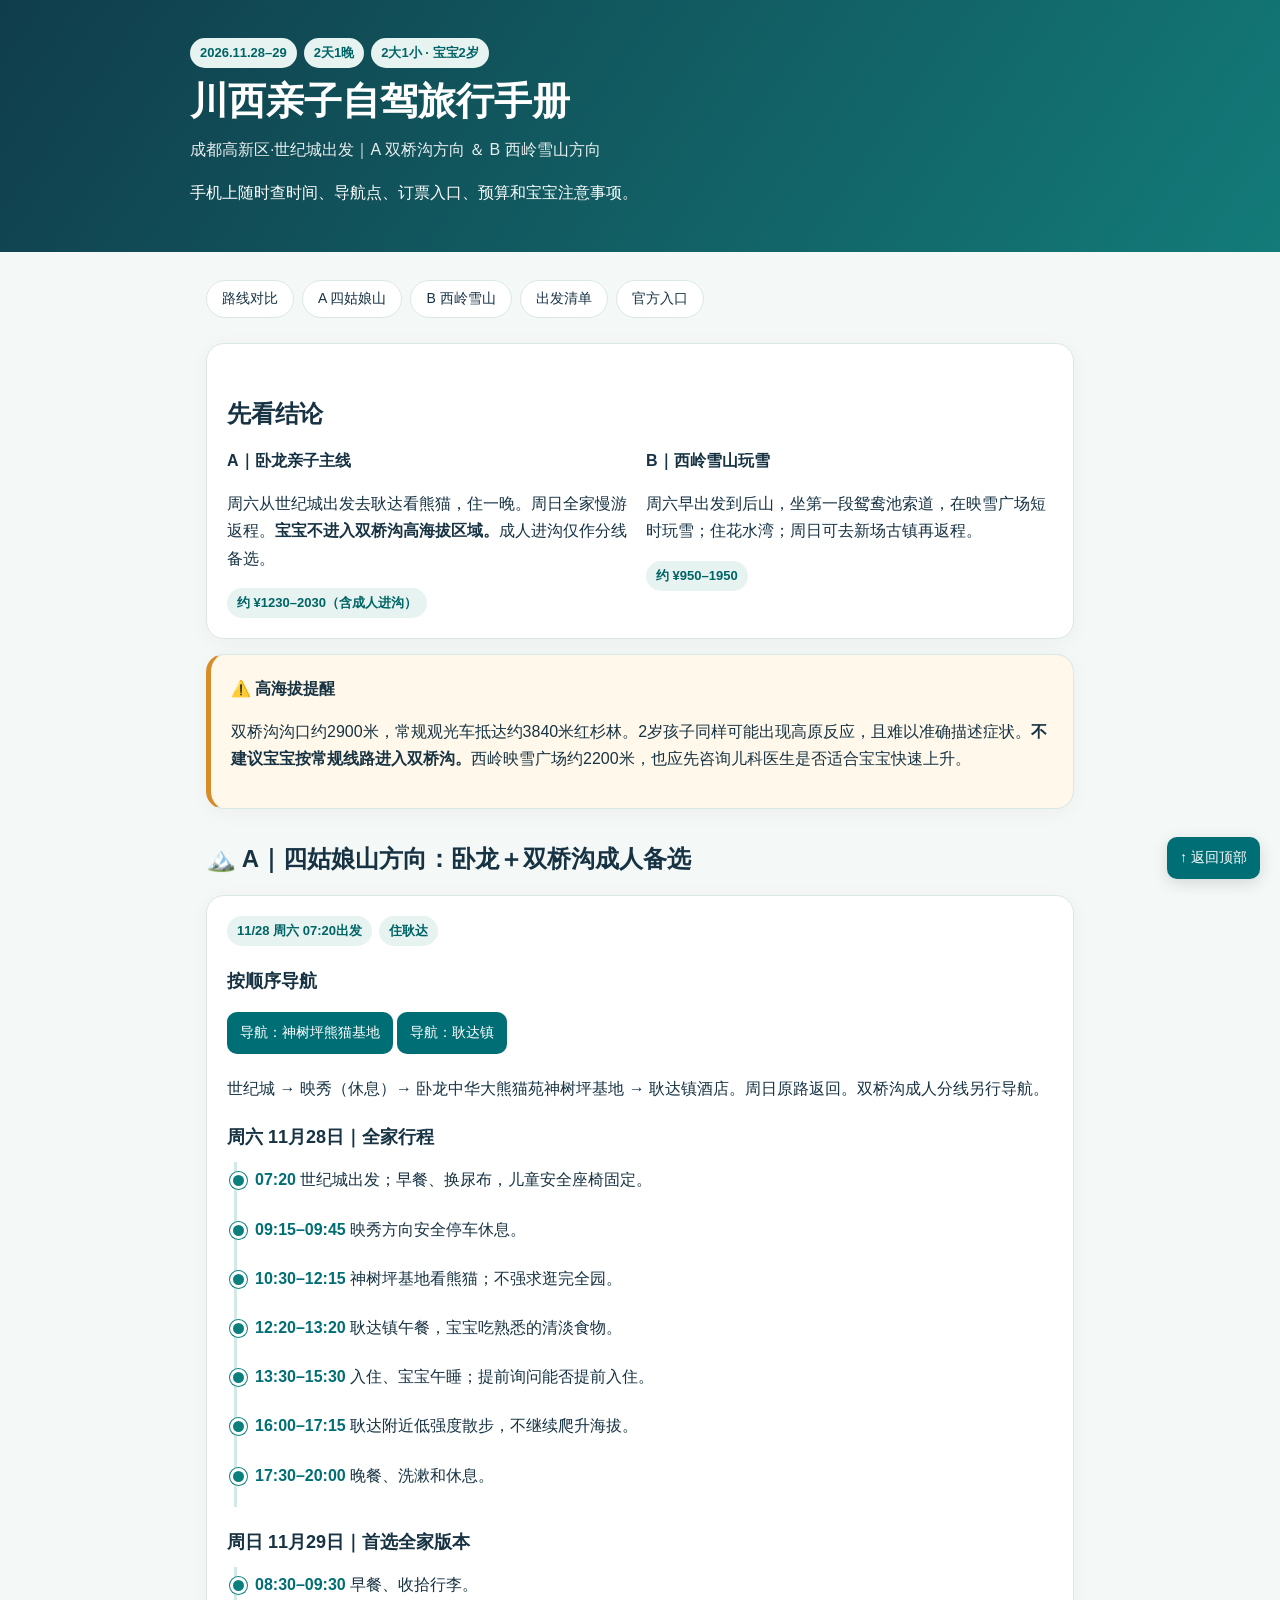
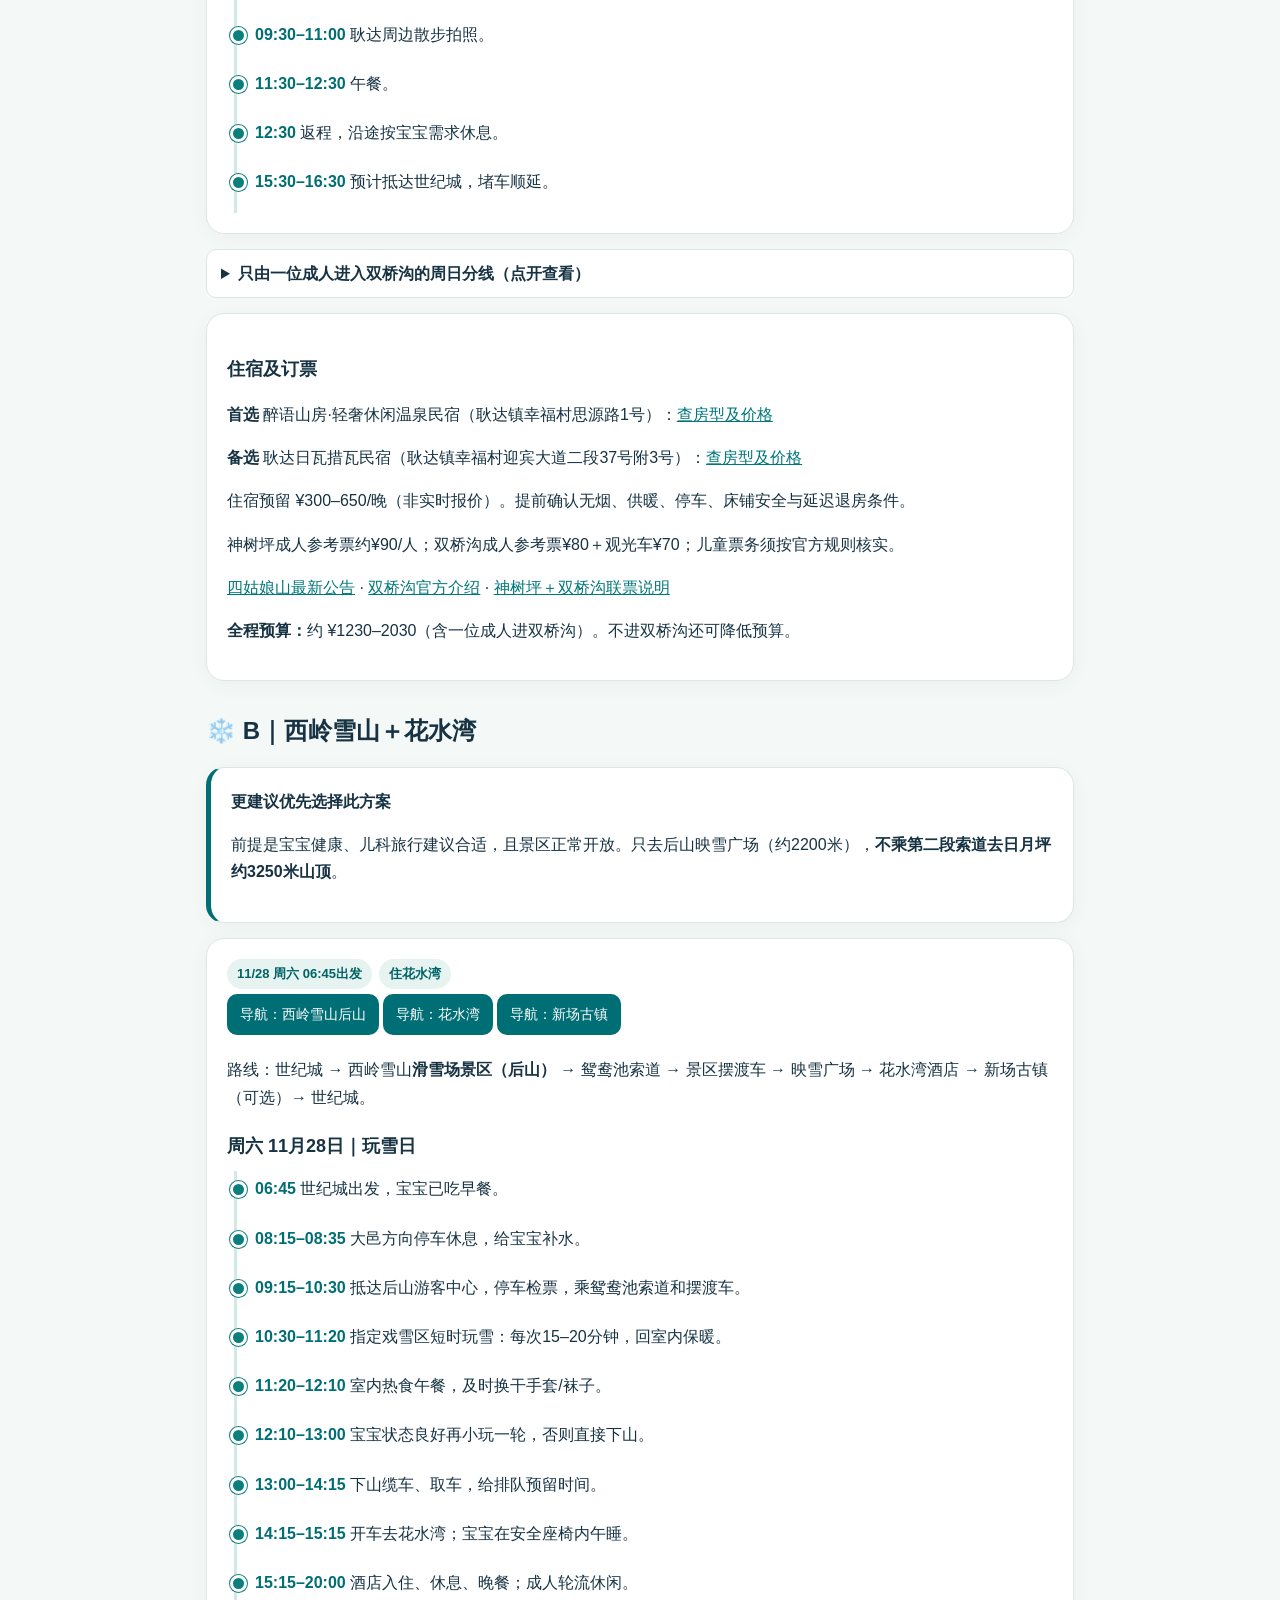
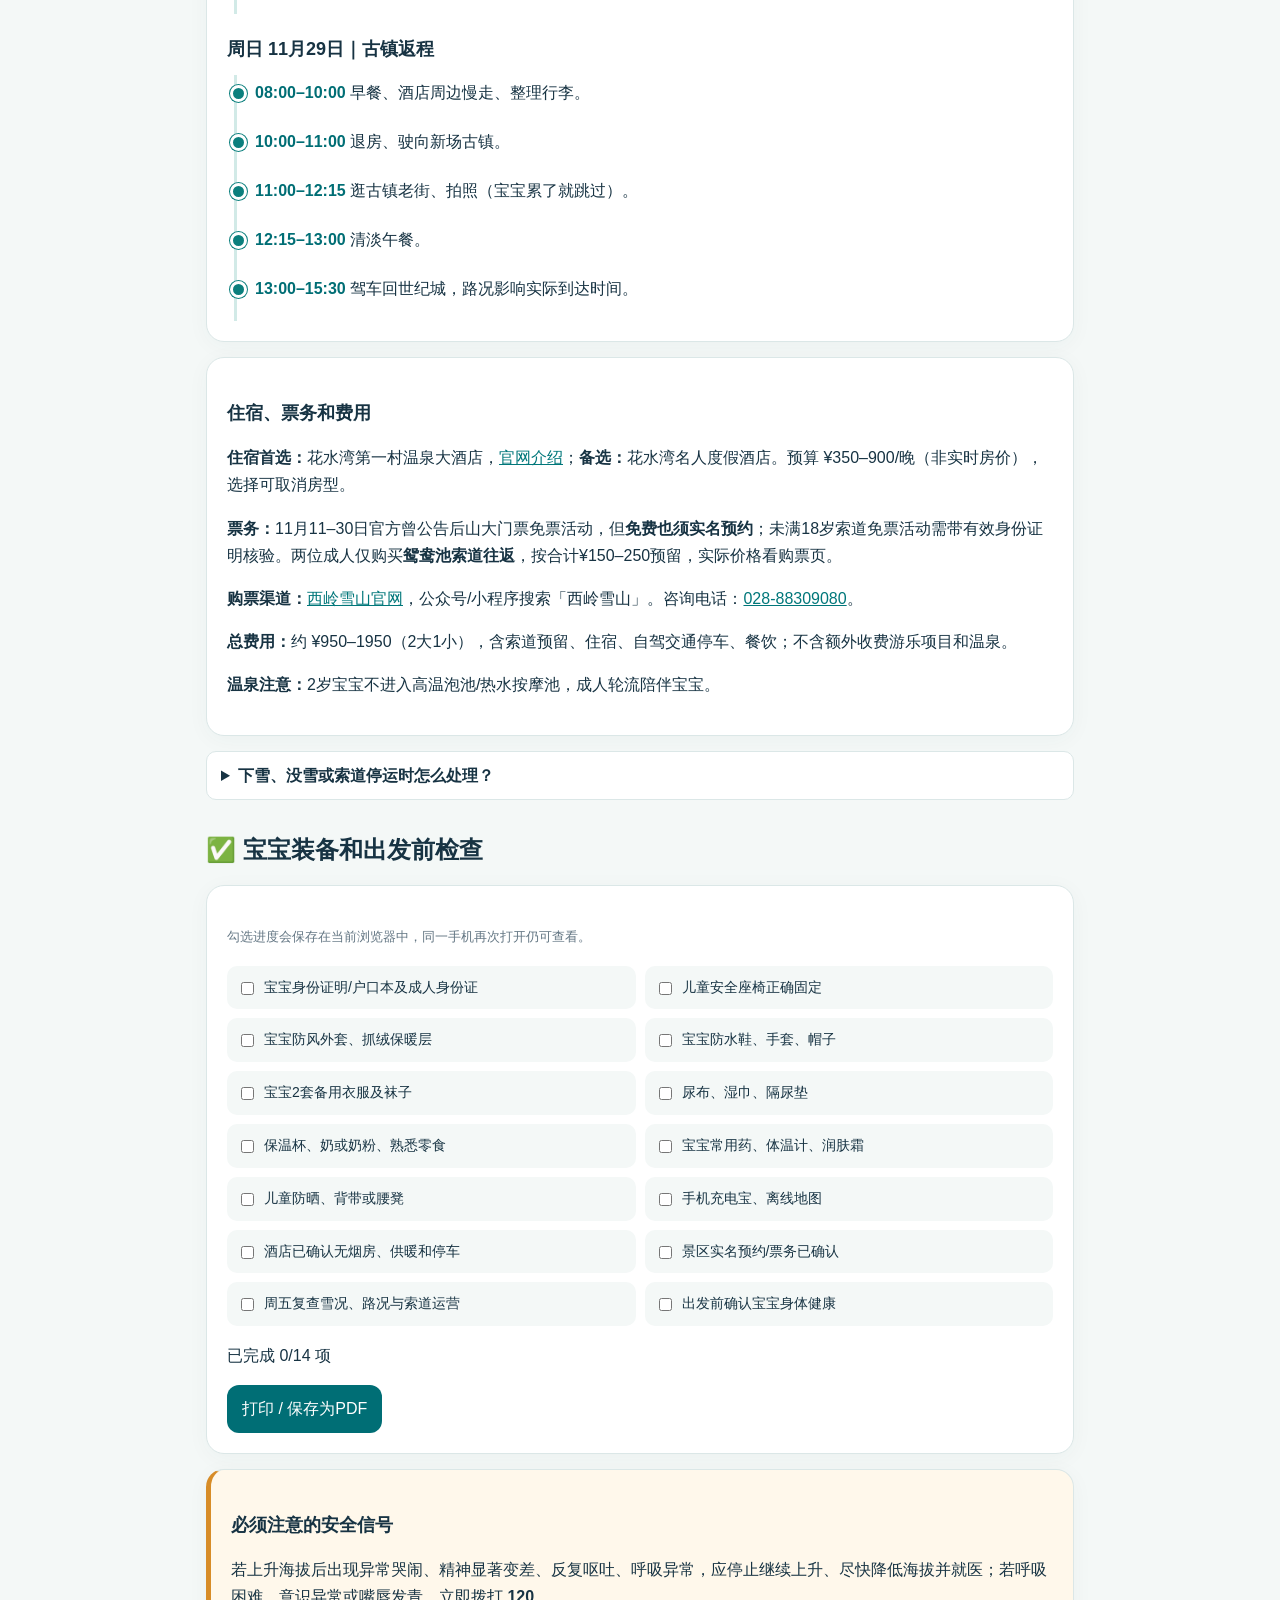
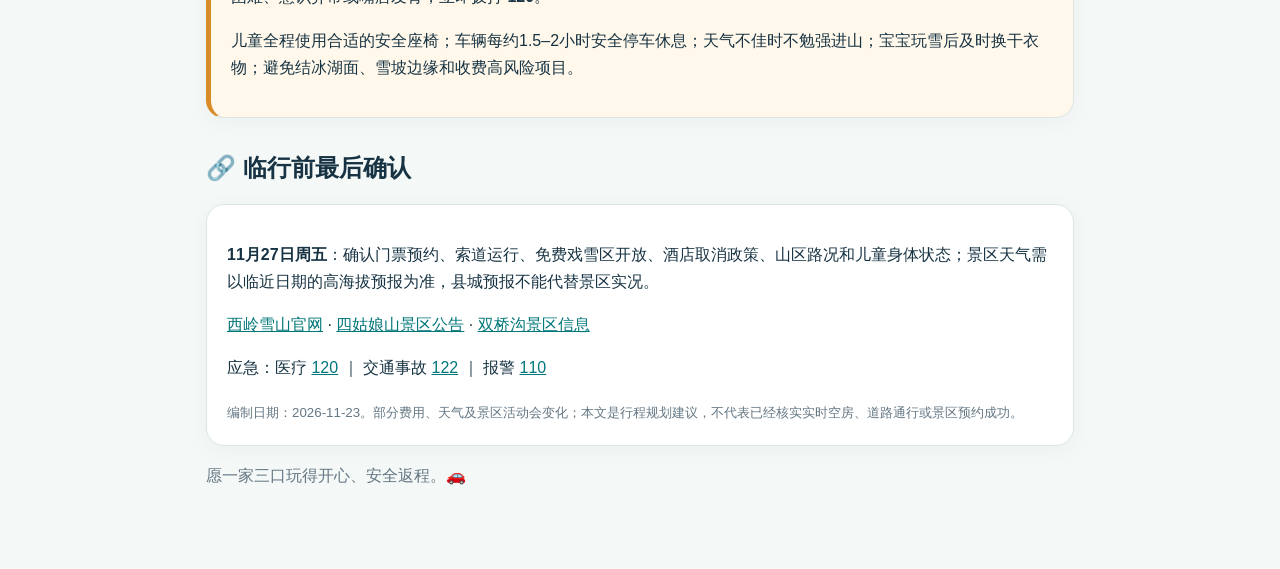
==== travel/2026-11-28/index.html @ fc5ba881 "feat(travel): 发布川西亲子游攻略" ====
<!doctype html><html lang="zh-CN"><head><meta charset="utf-8"><meta name="viewport" content="width=device-width,initial-scale=1"><meta name="theme-color" content="#123c4a"><title>11月28–29日川西亲子自驾指南｜世纪城出发</title><style>
:root{--ink:#173343;--muted:#647784;--teal:#006e75;--paper:#f4f8f7;--line:#dbe7e7;--amber:#a05d04}*{box-sizing:border-box}body{margin:0;background:var(--paper);color:var(--ink);font:16px/1.7 -apple-system,BlinkMacSystemFont,"PingFang SC","Microsoft YaHei",sans-serif}header{background:linear-gradient(125deg,#103d4b,#137b79);color:white;padding:38px max(20px,calc((100vw - 900px)/2)) 30px}h1{font-size:clamp(26px,5vw,38px);line-height:1.26;margin:10px 0}h2{font-size:24px;margin:30px 0 12px}h3{font-size:18px;margin:20px 0 10px}.sub{opacity:.9}main{max-width:900px;margin:auto;padding:18px 16px 64px}.bar{position:sticky;top:0;z-index:8;background:#f4f8f7ed;backdrop-filter:blur(9px);padding:10px 0;display:flex;gap:8px;overflow-x:auto}.bar a{border:1px solid var(--line);border-radius:999px;background:white;color:var(--ink);padding:6px 15px;font-size:14px;white-space:nowrap;text-decoration:none}.card{background:#fff;border:1px solid var(--line);border-radius:18px;padding:20px;margin:15px 0;box-shadow:0 4px 22px #12444b0a}.warn{border-left:5px solid #d78c27;background:#fff8eb}.good{border-left:5px solid var(--teal)}.meta{display:flex;gap:7px;flex-wrap:wrap}.tag{display:inline-block;background:#e6f3f1;color:#006466;border-radius:50px;padding:4px 10px;font-size:13px;font-weight:650}.warn .tag{background:#fff0d1;color:#8c5103}table{width:100%;border-collapse:collapse;font-size:14px}th,td{border-bottom:1px solid var(--line);padding:11px 7px;text-align:left;vertical-align:top}th{color:#466874;background:#edf5f4}a{color:#00777a}button{font:inherit;background:var(--teal);color:white;border:0;border-radius:12px;padding:10px 15px;cursor:pointer}.btnlink{display:inline-block;background:var(--teal);color:white;border-radius:10px;padding:9px 13px;text-decoration:none;margin:5px 4px 5px 0;font-size:14px}.two{display:grid;grid-template-columns:1fr 1fr;gap:12px}.timeline{padding:0;margin:0;list-style:none}.timeline li{position:relative;border-left:3px solid #d2eae7;padding:4px 0 18px 18px;margin-left:7px}.timeline li:before{content:"";position:absolute;left:-7px;top:10px;background:#0b7f7d;border:3px solid white;width:11px;height:11px;border-radius:50%;box-shadow:0 0 0 1px #0b7f7d}.time{font-weight:750;color:var(--teal)}details{border:1px solid var(--line);padding:10px 14px;margin:8px 0;border-radius:10px;background:white}summary{font-weight:bold;cursor:pointer}.checklist{display:grid;grid-template-columns:1fr 1fr;gap:9px}.checklist label{background:#f4f8f7;padding:10px;border-radius:10px;display:flex;gap:7px;align-items:start;font-size:14px}.checklist input{margin-top:6px;accent-color:var(--teal)}small,footer{color:var(--muted)}.floating{position:fixed;bottom:16px;right:16px;box-shadow:0 4px 16px #0002}.section{scroll-margin-top:72px}@media(max-width:650px){header{padding:25px 17px}.two,.checklist{grid-template-columns:1fr}.card{padding:16px}th,td{padding:8px 5px}body{font-size:15px}}@media print{.bar,.floating{display:none}body{background:white}.card{box-shadow:none;break-inside:avoid}}
</style></head><body><header><div class="meta"><span class="tag">2026.11.28–29</span><span class="tag">2天1晚</span><span class="tag">2大1小 · 宝宝2岁</span></div><h1>川西亲子自驾旅行手册</h1><div class="sub">成都高新区·世纪城出发｜A 双桥沟方向 ＆ B 西岭雪山方向</div><p>手机上随时查时间、导航点、订票入口、预算和宝宝注意事项。</p></header><main><nav class="bar"><a href="#summary">路线对比</a><a href="#A">A 四姑娘山</a><a href="#B">B 西岭雪山</a><a href="#prepare">出发清单</a><a href="#help">官方入口</a></nav>
<section id="summary" class="section"><div class="card"><h2>先看结论</h2><div class="two"><div><strong>A｜卧龙亲子主线</strong><p>周六从世纪城出发去耿达看熊猫，住一晚。周日全家慢游返程。<strong>宝宝不进入双桥沟高海拔区域。</strong>成人进沟仅作分线备选。</p><span class="tag">约 ¥1230–2030（含成人进沟）</span></div><div><strong>B｜西岭雪山玩雪</strong><p>周六早出发到后山，坐第一段鸳鸯池索道，在映雪广场短时玩雪；住花水湾；周日可去新场古镇再返程。</p><span class="tag">约 ¥950–1950</span></div></div></div><div class="card warn"><strong>⚠️ 高海拔提醒</strong><p>双桥沟沟口约2900米，常规观光车抵达约3840米红杉林。2岁孩子同样可能出现高原反应，且难以准确描述症状。<strong>不建议宝宝按常规线路进入双桥沟。</strong>西岭映雪广场约2200米，也应先咨询儿科医生是否适合宝宝快速上升。</p></div></section>
<section id="A" class="section"><h2>🏔️ A｜四姑娘山方向：卧龙＋双桥沟成人备选</h2><div class="card"><div class="meta"><span class="tag">11/28 周六 07:20出发</span><span class="tag">住耿达</span></div><h3>按顺序导航</h3><a class="btnlink" target="_blank" href="https://uri.amap.com/search?keyword=%E5%8D%A7%E9%BE%99%E4%B8%AD%E5%8D%8E%E5%A4%A7%E7%86%8A%E7%8C%AB%E8%8B%91%E7%A5%9E%E6%A0%91%E5%9D%AA%E5%9F%BA%E5%9C%B0">导航：神树坪熊猫基地</a><a class="btnlink" target="_blank" href="https://uri.amap.com/search?keyword=%E8%80%BF%E8%BE%BE%E9%95%87">导航：耿达镇</a><p>世纪城 → 映秀（休息）→ 卧龙中华大熊猫苑神树坪基地 → 耿达镇酒店。周日原路返回。双桥沟成人分线另行导航。</p><h3>周六 11月28日｜全家行程</h3><ol class="timeline"><li><span class="time">07:20</span> 世纪城出发；早餐、换尿布，儿童安全座椅固定。</li><li><span class="time">09:15–09:45</span> 映秀方向安全停车休息。</li><li><span class="time">10:30–12:15</span> 神树坪基地看熊猫；不强求逛完全园。</li><li><span class="time">12:20–13:20</span> 耿达镇午餐，宝宝吃熟悉的清淡食物。</li><li><span class="time">13:30–15:30</span> 入住、宝宝午睡；提前询问能否提前入住。</li><li><span class="time">16:00–17:15</span> 耿达附近低强度散步，不继续爬升海拔。</li><li><span class="time">17:30–20:00</span> 晚餐、洗漱和休息。</li></ol><h3>周日 11月29日｜首选全家版本</h3><ol class="timeline"><li><span class="time">08:30–09:30</span> 早餐、收拾行李。</li><li><span class="time">09:30–11:00</span> 耿达周边散步拍照。</li><li><span class="time">11:30–12:30</span> 午餐。</li><li><span class="time">12:30</span> 返程，沿途按宝宝需求休息。</li><li><span class="time">15:30–16:30</span> 预计抵达世纪城，堵车顺延。</li></ol></div>
<details><summary>只由一位成人进入双桥沟的周日分线（点开查看）</summary><p>仅在一位成人全日留耿达照看宝宝，且酒店有可供午睡的房间、路况正常、驾驶者状态良好时考虑。</p><table><tr><th>时间</th><th>进沟成人</th><th>另一位成人＋宝宝</th></tr><tr><td>07:30</td><td>从耿达出发</td><td>酒店早餐、休息</td></tr><tr><td>10:00–10:30</td><td>双桥沟检票</td><td>耿达周边活动</td></tr><tr><td>10:30–13:15</td><td>观光车及精简观景，身体不适立即撤离</td><td>午餐、午睡</td></tr><tr><td>13:15–16:30</td><td>下山、驾车回耿达</td><td>留在安全休息地点</td></tr><tr><td>16:30–19:30</td><td colspan="2">接齐全家返世纪城（山区排队/堵车可能导致明显延后）</td></tr></table><p><strong>如天气、交通、疲劳或酒店休息场所不满足，直接取消分线。</strong></p><a class="btnlink" target="_blank" href="https://uri.amap.com/search?keyword=%E5%9B%9B%E5%A7%91%E5%A8%98%E5%B1%B1%E5%8F%8C%E6%A1%A5%E6%B2%9F%E6%99%AF%E5%8C%BA">导航：双桥沟游客中心</a></details>
<div class="card"><h3>住宿及订票</h3><p><strong>首选</strong> 醉语山房·轻奢休闲温泉民宿（耿达镇幸福村思源路1号）：<a target="_blank" href="https://m.ctrip.com/html5/hotel/hoteldetail/78240282.html">查房型及价格</a></p><p><strong>备选</strong> 耿达日瓦措瓦民宿（耿达镇幸福村迎宾大道二段37号附3号）：<a target="_blank" href="https://m.ctrip.com/html5/hotel/hoteldetail/85542443.html">查房型及价格</a></p><p>住宿预留 ¥300–650/晚（非实时报价）。提前确认无烟、供暖、停车、床铺安全与延迟退房条件。</p><p>神树坪成人参考票约¥90/人；双桥沟成人参考票¥80＋观光车¥70；儿童票务须按官方规则核实。</p><p><a target="_blank" href="https://www.sgns.cn/info/notice">四姑娘山最新公告</a> · <a target="_blank" href="https://www.sgns.cn/understand/sqg">双桥沟官方介绍</a> · <a target="_blank" href="https://www.sgns.cn/info/news/6649-2026-07-31-02-16-27">神树坪＋双桥沟联票说明</a></p><p><strong>全程预算：</strong>约 ¥1230–2030（含一位成人进双桥沟）。不进双桥沟还可降低预算。</p></div></section>
<section id="B" class="section"><h2>❄️ B｜西岭雪山＋花水湾</h2><div class="card good"><strong>更建议优先选择此方案</strong><p>前提是宝宝健康、儿科旅行建议合适，且景区正常开放。只去后山映雪广场（约2200米），<strong>不乘第二段索道去日月坪约3250米山顶</strong>。</p></div><div class="card"><div class="meta"><span class="tag">11/28 周六 06:45出发</span><span class="tag">住花水湾</span></div><a class="btnlink" target="_blank" href="https://uri.amap.com/search?keyword=%E8%A5%BF%E5%B2%AD%E9%9B%AA%E5%B1%B1%E6%BB%91%E9%9B%AA%E5%9C%BA%E6%99%AF%E5%8C%BA">导航：西岭雪山后山</a><a class="btnlink" target="_blank" href="https://uri.amap.com/search?keyword=%E8%8A%B1%E6%B0%B4%E6%B9%BE%E9%95%87">导航：花水湾</a><a class="btnlink" target="_blank" href="https://uri.amap.com/search?keyword=%E6%96%B0%E5%9C%BA%E5%8F%A4%E9%95%87">导航：新场古镇</a><p>路线：世纪城 → 西岭雪山<strong>滑雪场景区（后山）</strong> → 鸳鸯池索道 → 景区摆渡车 → 映雪广场 → 花水湾酒店 → 新场古镇（可选）→ 世纪城。</p><h3>周六 11月28日｜玩雪日</h3><ol class="timeline"><li><span class="time">06:45</span> 世纪城出发，宝宝已吃早餐。</li><li><span class="time">08:15–08:35</span> 大邑方向停车休息，给宝宝补水。</li><li><span class="time">09:15–10:30</span> 抵达后山游客中心，停车检票，乘鸳鸯池索道和摆渡车。</li><li><span class="time">10:30–11:20</span> 指定戏雪区短时玩雪：每次15–20分钟，回室内保暖。</li><li><span class="time">11:20–12:10</span> 室内热食午餐，及时换干手套/袜子。</li><li><span class="time">12:10–13:00</span> 宝宝状态良好再小玩一轮，否则直接下山。</li><li><span class="time">13:00–14:15</span> 下山缆车、取车，给排队预留时间。</li><li><span class="time">14:15–15:15</span> 开车去花水湾；宝宝在安全座椅内午睡。</li><li><span class="time">15:15–20:00</span> 酒店入住、休息、晚餐；成人轮流休闲。</li></ol><h3>周日 11月29日｜古镇返程</h3><ol class="timeline"><li><span class="time">08:00–10:00</span> 早餐、酒店周边慢走、整理行李。</li><li><span class="time">10:00–11:00</span> 退房、驶向新场古镇。</li><li><span class="time">11:00–12:15</span> 逛古镇老街、拍照（宝宝累了就跳过）。</li><li><span class="time">12:15–13:00</span> 清淡午餐。</li><li><span class="time">13:00–15:30</span> 驾车回世纪城，路况影响实际到达时间。</li></ol></div>
<div class="card"><h3>住宿、票务和费用</h3><p><strong>住宿首选：</strong>花水湾第一村温泉大酒店，<a target="_blank" href="https://www.hswq.com/about.aspx?mid=17">官网介绍</a>；<strong>备选：</strong>花水湾名人度假酒店。预算 ¥350–900/晚（非实时房价），选择可取消房型。</p><p><strong>票务：</strong>11月11–30日官方曾公告后山大门票免票活动，但<strong>免费也须实名预约</strong>；未满18岁索道免票活动需带有效身份证明核验。两位成人仅购买<strong>鸳鸯池索道往返</strong>，按合计¥150–250预留，实际价格看购票页。</p><p><strong>购票渠道：</strong><a target="_blank" href="https://www.xiling.cn">西岭雪山官网</a>，公众号/小程序搜索「西岭雪山」。咨询电话：<a href="tel:02888309080">028-88309080</a>。</p><p><strong>总费用：</strong>约 ¥950–1950（2大1小），含索道预留、住宿、自驾交通停车、餐饮；不含额外收费游乐项目和温泉。</p><p><strong>温泉注意：</strong>2岁宝宝不进入高温泡池/热水按摩池，成人轮流陪伴宝宝。</p></div><details><summary>下雪、没雪或索道停运时怎么处理？</summary><p>若天然雪少，但官方指定人工戏雪区开放，可以缩短玩雪时间；若索道停运、道路结冰、无预约或宝宝不舒服，就<strong>不安排上山</strong>，改花水湾休息或新场古镇散步，必要时直接返回成都。</p></details></section>
<section id="prepare" class="section"><h2>✅ 宝宝装备和出发前检查</h2><div class="card"><p><small>勾选进度会保存在当前浏览器中，同一手机再次打开仍可查看。</small></p><div id="checklist" class="checklist"></div><p id="progress"></p><button onclick="window.print()">打印 / 保存为PDF</button></div><div class="card warn"><h3>必须注意的安全信号</h3><p>若上升海拔后出现异常哭闹、精神显著变差、反复呕吐、呼吸异常，应停止继续上升、尽快降低海拔并就医；若呼吸困难、意识异常或嘴唇发青，立即拨打 <strong>120</strong>。</p><p>儿童全程使用合适的安全座椅；车辆每约1.5–2小时安全停车休息；天气不佳时不勉强进山；宝宝玩雪后及时换干衣物；避免结冰湖面、雪坡边缘和收费高风险项目。</p></div></section>
<section id="help" class="section"><h2>🔗 临行前最后确认</h2><div class="card"><p><strong>11月27日周五</strong>：确认门票预约、索道运行、免费戏雪区开放、酒店取消政策、山区路况和儿童身体状态；景区天气需以临近日期的高海拔预报为准，县城预报不能代替景区实况。</p><p><a href="https://www.xiling.cn" target="_blank">西岭雪山官网</a> · <a href="https://www.sgns.cn/info/notice" target="_blank">四姑娘山景区公告</a> · <a href="https://www.sgns.cn/understand/sqg" target="_blank">双桥沟景区信息</a></p><p>应急：医疗 <a href="tel:120">120</a> ｜ 交通事故 <a href="tel:122">122</a> ｜ 报警 <a href="tel:110">110</a></p><small>编制日期：2026-11-23。部分费用、天气及景区活动会变化；本文是行程规划建议，不代表已经核实实时空房、道路通行或景区预约成功。</small></div></section><footer><p>愿一家三口玩得开心、安全返程。🚗</p></footer></main><a class="floating btnlink" href="#summary">↑ 返回顶部</a><script>
const items=['宝宝身份证明/户口本及成人身份证','儿童安全座椅正确固定','宝宝防风外套、抓绒保暖层','宝宝防水鞋、手套、帽子','宝宝2套备用衣服及袜子','尿布、湿巾、隔尿垫','保温杯、奶或奶粉、熟悉零食','宝宝常用药、体温计、润肤霜','儿童防晒、背带或腰凳','手机充电宝、离线地图','酒店已确认无烟房、供暖和停车','景区实名预约/票务已确认','周五复查雪况、路况与索道运营','出发前确认宝宝身体健康'];const wrap=document.querySelector('#checklist');function upd(){const chosen=Array.from(document.querySelectorAll('#checklist input')).map((x,i)=>x.checked?i:null).filter(x=>x!==null);document.querySelector('#progress').textContent=`已完成 ${chosen.length}/${items.length} 项`;try{localStorage.setItem('trip20261128check',JSON.stringify(chosen))}catch(e){}}let saved=[];try{saved=JSON.parse(localStorage.getItem('trip20261128check')||'[]')}catch(e){}items.forEach((s,i)=>{let lab=document.createElement('label');let cb=document.createElement('input');cb.type='checkbox';cb.checked=saved.includes(i);cb.addEventListener('change',upd);lab.append(cb,document.createTextNode(s));wrap.append(lab)});upd();
</script></body></html>
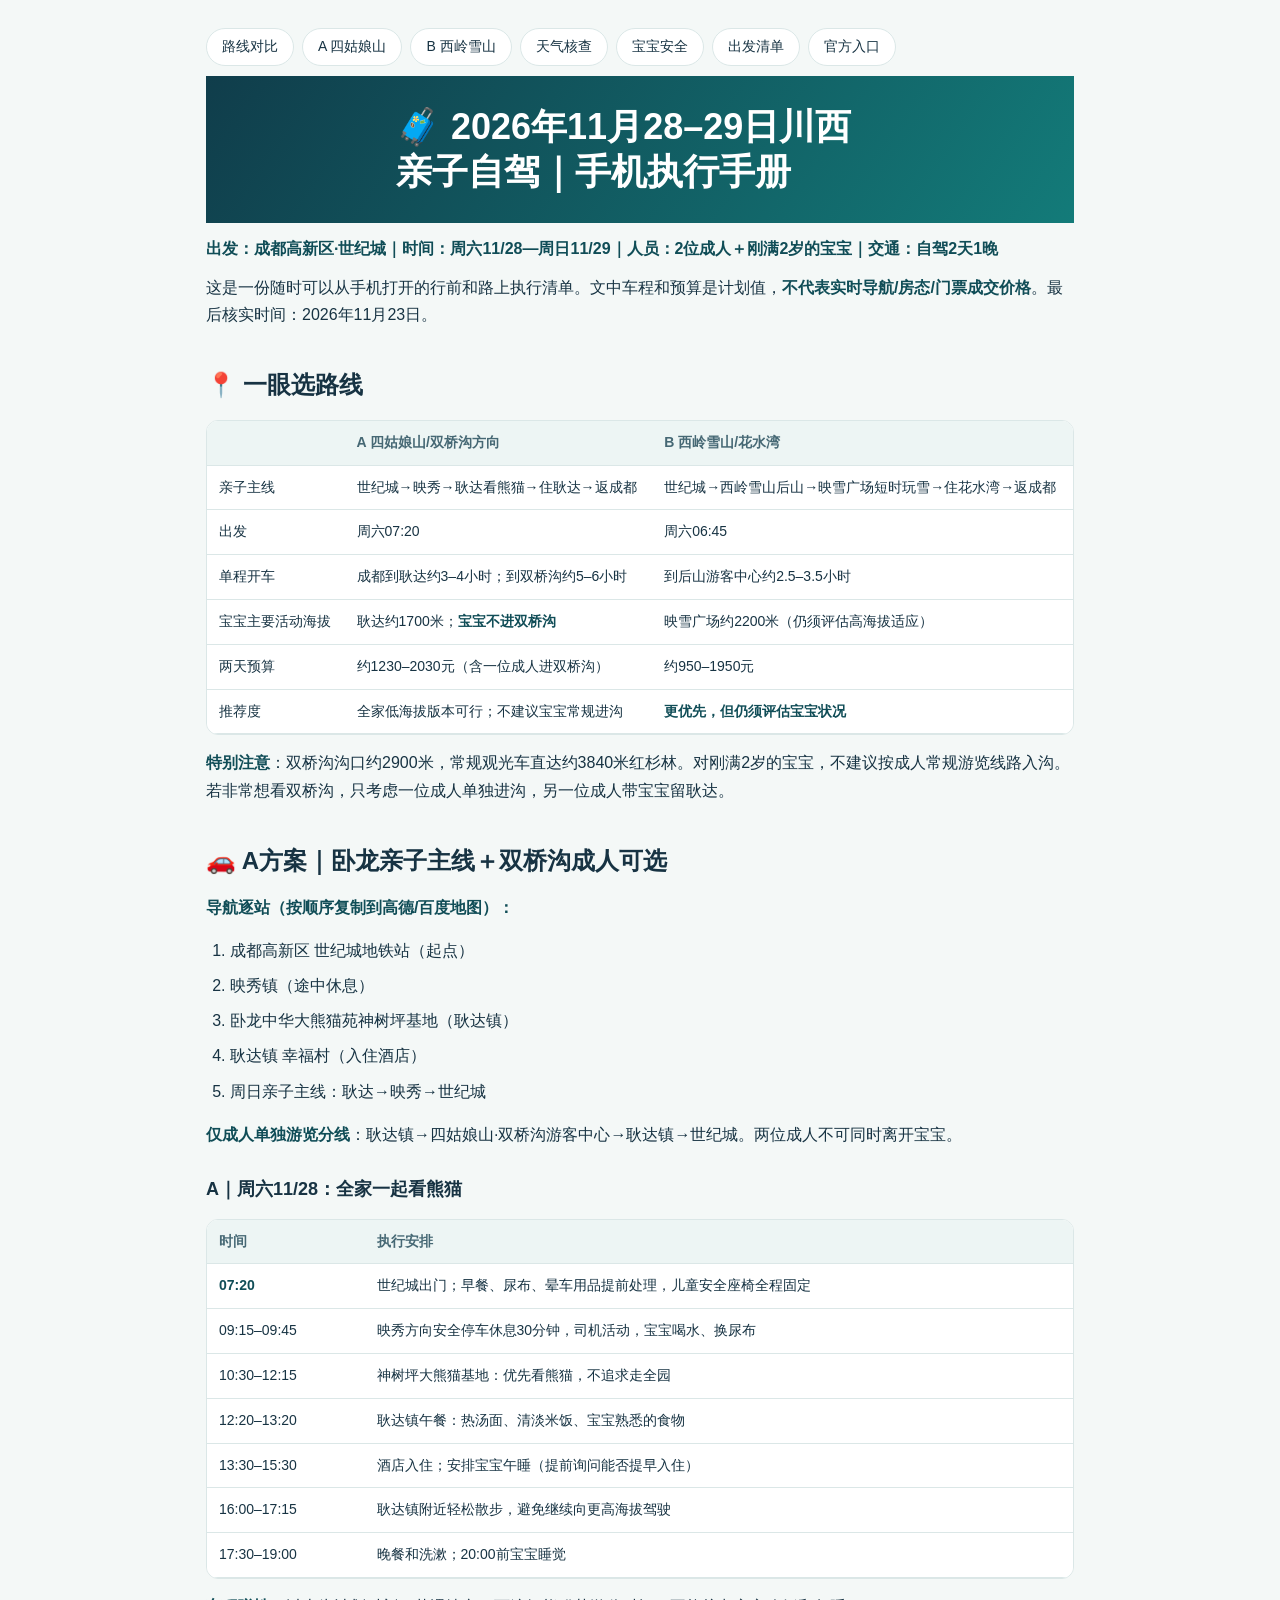
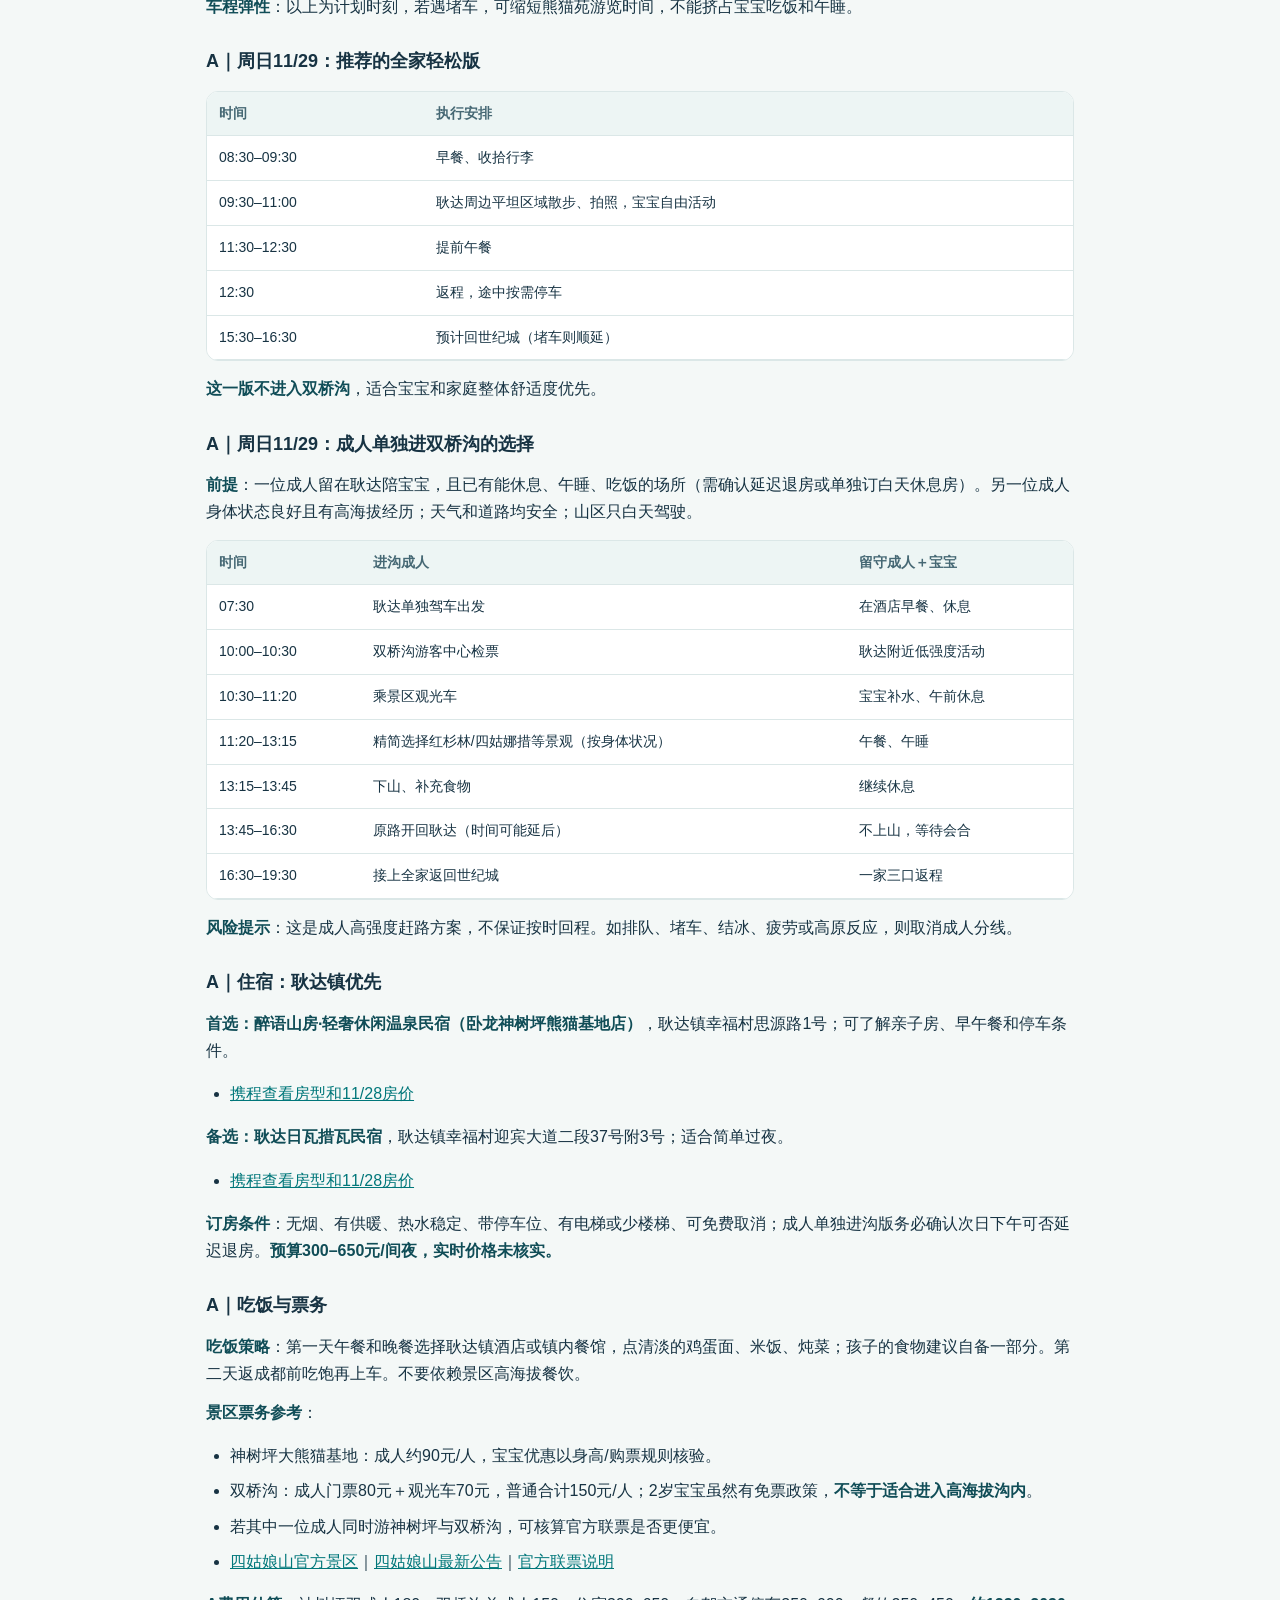
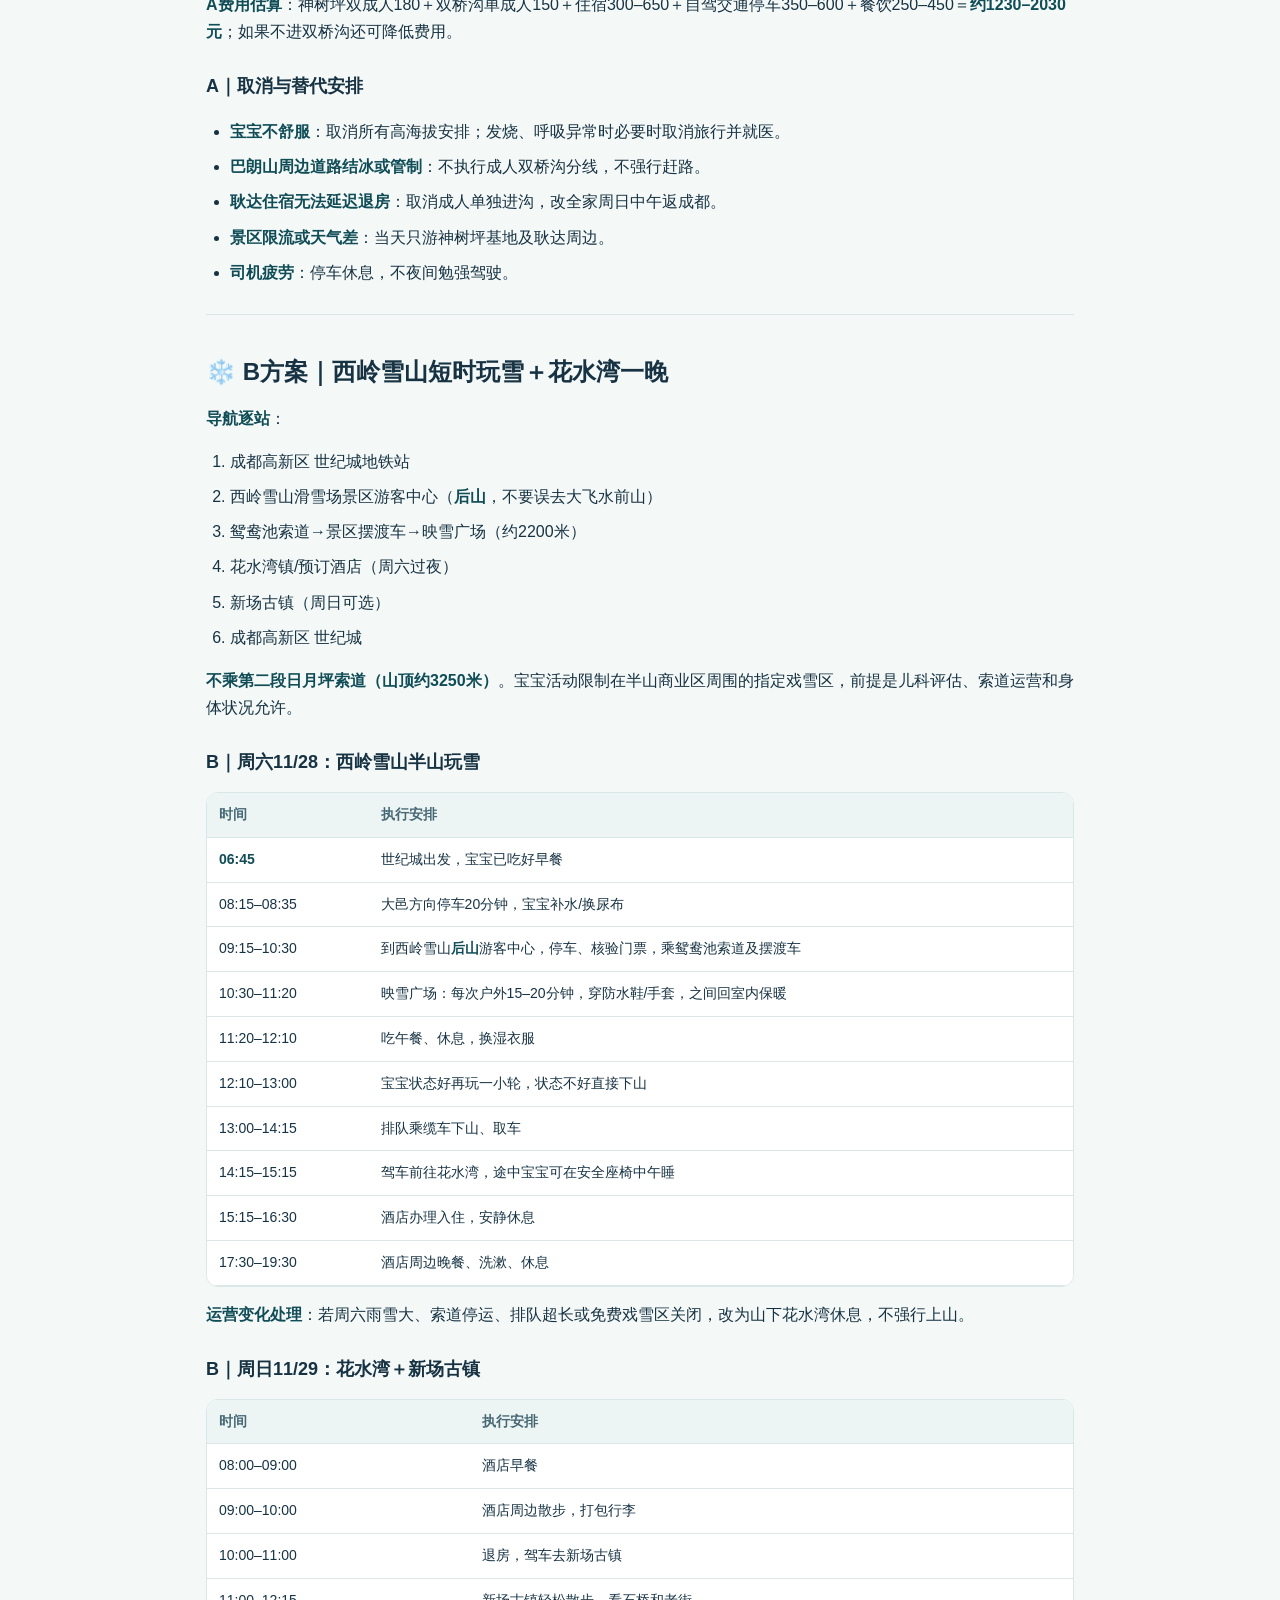
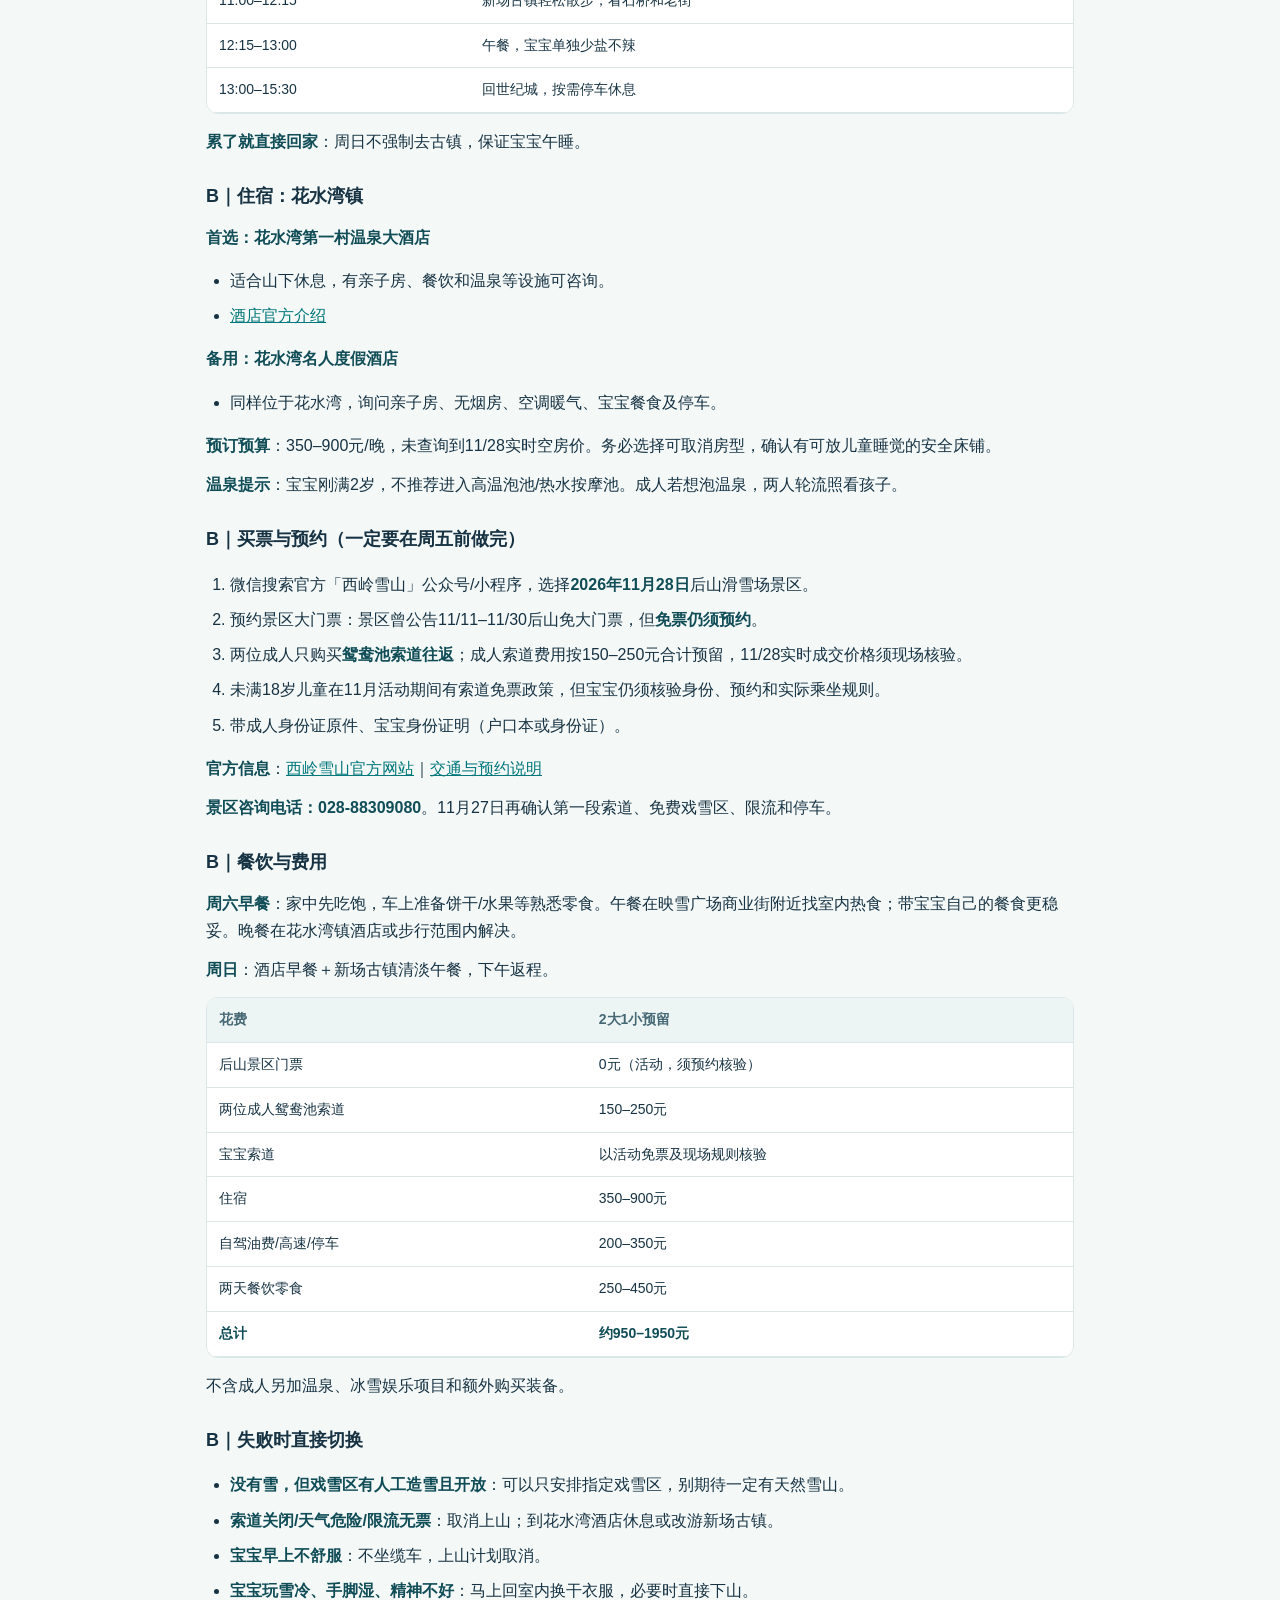
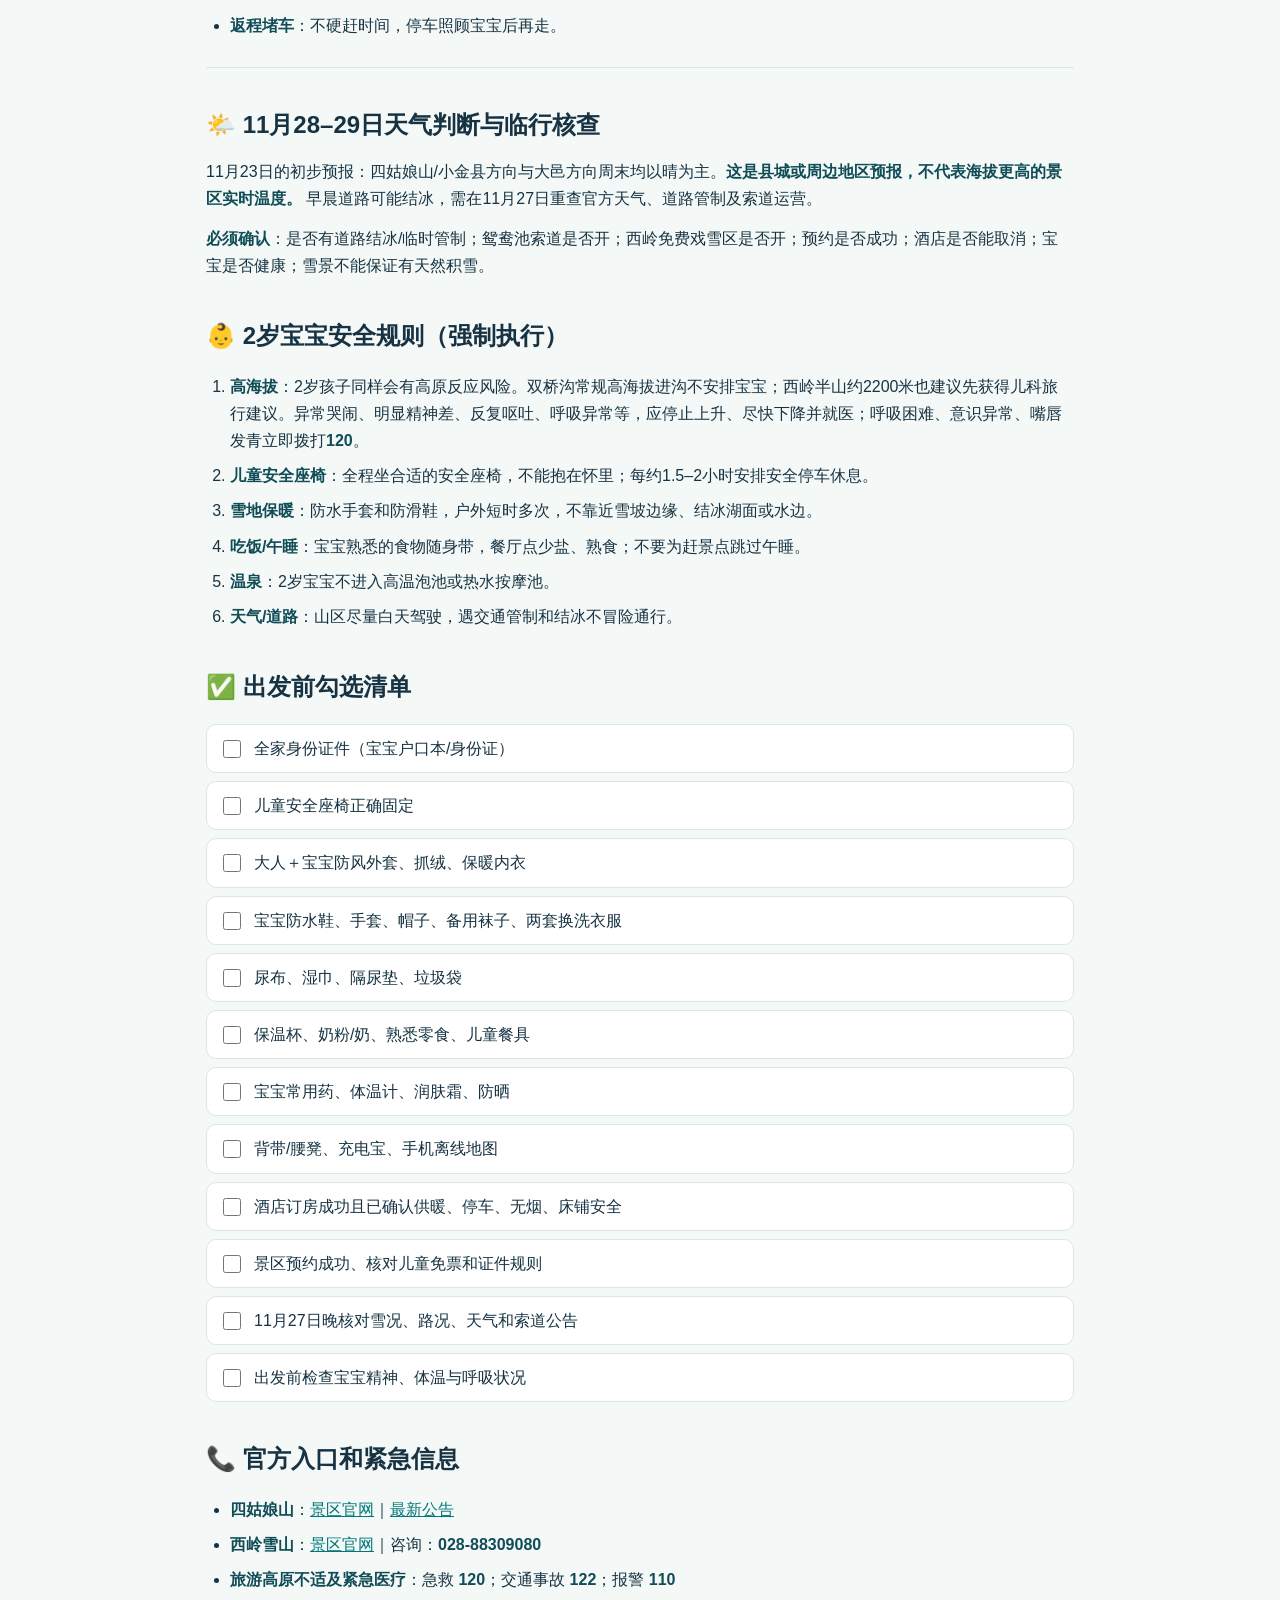
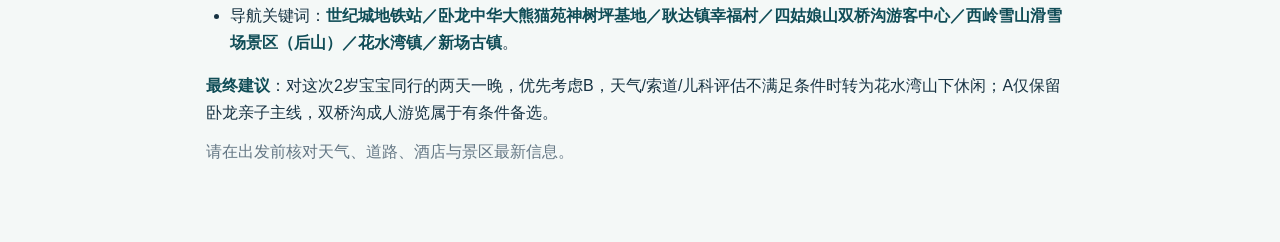
==== commit 1c9cf53c: "docs(travel): 按亲子自驾攻略页更新行程" ====
--- a/travel/2026-11-28/index.html
+++ b/travel/2026-11-28/index.html
@@ -1,13 +1,211 @@
-<!doctype html><html lang="zh-CN"><head><meta charset="utf-8"><meta name="viewport" content="width=device-width,initial-scale=1"><meta name="theme-color" content="#123c4a"><title>11月28–29日川西亲子自驾指南｜世纪城出发</title><style>
+<!doctype html>
+<html lang="zh-CN"><head><meta charset="utf-8"><meta name="viewport" content="width=device-width,initial-scale=1"><meta name="theme-color" content="#123c4a"><title>2026年11月28–29日｜世纪城出发亲子自驾攻略</title><style>
 :root{--ink:#173343;--muted:#647784;--teal:#006e75;--paper:#f4f8f7;--line:#dbe7e7;--amber:#a05d04}*{box-sizing:border-box}body{margin:0;background:var(--paper);color:var(--ink);font:16px/1.7 -apple-system,BlinkMacSystemFont,"PingFang SC","Microsoft YaHei",sans-serif}header{background:linear-gradient(125deg,#103d4b,#137b79);color:white;padding:38px max(20px,calc((100vw - 900px)/2)) 30px}h1{font-size:clamp(26px,5vw,38px);line-height:1.26;margin:10px 0}h2{font-size:24px;margin:30px 0 12px}h3{font-size:18px;margin:20px 0 10px}.sub{opacity:.9}main{max-width:900px;margin:auto;padding:18px 16px 64px}.bar{position:sticky;top:0;z-index:8;background:#f4f8f7ed;backdrop-filter:blur(9px);padding:10px 0;display:flex;gap:8px;overflow-x:auto}.bar a{border:1px solid var(--line);border-radius:999px;background:white;color:var(--ink);padding:6px 15px;font-size:14px;white-space:nowrap;text-decoration:none}.card{background:#fff;border:1px solid var(--line);border-radius:18px;padding:20px;margin:15px 0;box-shadow:0 4px 22px #12444b0a}.warn{border-left:5px solid #d78c27;background:#fff8eb}.good{border-left:5px solid var(--teal)}.meta{display:flex;gap:7px;flex-wrap:wrap}.tag{display:inline-block;background:#e6f3f1;color:#006466;border-radius:50px;padding:4px 10px;font-size:13px;font-weight:650}.warn .tag{background:#fff0d1;color:#8c5103}table{width:100%;border-collapse:collapse;font-size:14px}th,td{border-bottom:1px solid var(--line);padding:11px 7px;text-align:left;vertical-align:top}th{color:#466874;background:#edf5f4}a{color:#00777a}button{font:inherit;background:var(--teal);color:white;border:0;border-radius:12px;padding:10px 15px;cursor:pointer}.btnlink{display:inline-block;background:var(--teal);color:white;border-radius:10px;padding:9px 13px;text-decoration:none;margin:5px 4px 5px 0;font-size:14px}.two{display:grid;grid-template-columns:1fr 1fr;gap:12px}.timeline{padding:0;margin:0;list-style:none}.timeline li{position:relative;border-left:3px solid #d2eae7;padding:4px 0 18px 18px;margin-left:7px}.timeline li:before{content:"";position:absolute;left:-7px;top:10px;background:#0b7f7d;border:3px solid white;width:11px;height:11px;border-radius:50%;box-shadow:0 0 0 1px #0b7f7d}.time{font-weight:750;color:var(--teal)}details{border:1px solid var(--line);padding:10px 14px;margin:8px 0;border-radius:10px;background:white}summary{font-weight:bold;cursor:pointer}.checklist{display:grid;grid-template-columns:1fr 1fr;gap:9px}.checklist label{background:#f4f8f7;padding:10px;border-radius:10px;display:flex;gap:7px;align-items:start;font-size:14px}.checklist input{margin-top:6px;accent-color:var(--teal)}small,footer{color:var(--muted)}.floating{position:fixed;bottom:16px;right:16px;box-shadow:0 4px 16px #0002}.section{scroll-margin-top:72px}@media(max-width:650px){header{padding:25px 17px}.two,.checklist{grid-template-columns:1fr}.card{padding:16px}th,td{padding:8px 5px}body{font-size:15px}}@media print{.bar,.floating{display:none}body{background:white}.card{box-shadow:none;break-inside:avoid}}
-</style></head><body><header><div class="meta"><span class="tag">2026.11.28–29</span><span class="tag">2天1晚</span><span class="tag">2大1小 · 宝宝2岁</span></div><h1>川西亲子自驾旅行手册</h1><div class="sub">成都高新区·世纪城出发｜A 双桥沟方向 ＆ B 西岭雪山方向</div><p>手机上随时查时间、导航点、订票入口、预算和宝宝注意事项。</p></header><main><nav class="bar"><a href="#summary">路线对比</a><a href="#A">A 四姑娘山</a><a href="#B">B 西岭雪山</a><a href="#prepare">出发清单</a><a href="#help">官方入口</a></nav>
-<section id="summary" class="section"><div class="card"><h2>先看结论</h2><div class="two"><div><strong>A｜卧龙亲子主线</strong><p>周六从世纪城出发去耿达看熊猫，住一晚。周日全家慢游返程。<strong>宝宝不进入双桥沟高海拔区域。</strong>成人进沟仅作分线备选。</p><span class="tag">约 ¥1230–2030（含成人进沟）</span></div><div><strong>B｜西岭雪山玩雪</strong><p>周六早出发到后山，坐第一段鸳鸯池索道，在映雪广场短时玩雪；住花水湾；周日可去新场古镇再返程。</p><span class="tag">约 ¥950–1950</span></div></div></div><div class="card warn"><strong>⚠️ 高海拔提醒</strong><p>双桥沟沟口约2900米，常规观光车抵达约3840米红杉林。2岁孩子同样可能出现高原反应，且难以准确描述症状。<strong>不建议宝宝按常规线路进入双桥沟。</strong>西岭映雪广场约2200米，也应先咨询儿科医生是否适合宝宝快速上升。</p></div></section>
-<section id="A" class="section"><h2>🏔️ A｜四姑娘山方向：卧龙＋双桥沟成人备选</h2><div class="card"><div class="meta"><span class="tag">11/28 周六 07:20出发</span><span class="tag">住耿达</span></div><h3>按顺序导航</h3><a class="btnlink" target="_blank" href="https://uri.amap.com/search?keyword=%E5%8D%A7%E9%BE%99%E4%B8%AD%E5%8D%8E%E5%A4%A7%E7%86%8A%E7%8C%AB%E8%8B%91%E7%A5%9E%E6%A0%91%E5%9D%AA%E5%9F%BA%E5%9C%B0">导航：神树坪熊猫基地</a><a class="btnlink" target="_blank" href="https://uri.amap.com/search?keyword=%E8%80%BF%E8%BE%BE%E9%95%87">导航：耿达镇</a><p>世纪城 → 映秀（休息）→ 卧龙中华大熊猫苑神树坪基地 → 耿达镇酒店。周日原路返回。双桥沟成人分线另行导航。</p><h3>周六 11月28日｜全家行程</h3><ol class="timeline"><li><span class="time">07:20</span> 世纪城出发；早餐、换尿布，儿童安全座椅固定。</li><li><span class="time">09:15–09:45</span> 映秀方向安全停车休息。</li><li><span class="time">10:30–12:15</span> 神树坪基地看熊猫；不强求逛完全园。</li><li><span class="time">12:20–13:20</span> 耿达镇午餐，宝宝吃熟悉的清淡食物。</li><li><span class="time">13:30–15:30</span> 入住、宝宝午睡；提前询问能否提前入住。</li><li><span class="time">16:00–17:15</span> 耿达附近低强度散步，不继续爬升海拔。</li><li><span class="time">17:30–20:00</span> 晚餐、洗漱和休息。</li></ol><h3>周日 11月29日｜首选全家版本</h3><ol class="timeline"><li><span class="time">08:30–09:30</span> 早餐、收拾行李。</li><li><span class="time">09:30–11:00</span> 耿达周边散步拍照。</li><li><span class="time">11:30–12:30</span> 午餐。</li><li><span class="time">12:30</span> 返程，沿途按宝宝需求休息。</li><li><span class="time">15:30–16:30</span> 预计抵达世纪城，堵车顺延。</li></ol></div>
-<details><summary>只由一位成人进入双桥沟的周日分线（点开查看）</summary><p>仅在一位成人全日留耿达照看宝宝，且酒店有可供午睡的房间、路况正常、驾驶者状态良好时考虑。</p><table><tr><th>时间</th><th>进沟成人</th><th>另一位成人＋宝宝</th></tr><tr><td>07:30</td><td>从耿达出发</td><td>酒店早餐、休息</td></tr><tr><td>10:00–10:30</td><td>双桥沟检票</td><td>耿达周边活动</td></tr><tr><td>10:30–13:15</td><td>观光车及精简观景，身体不适立即撤离</td><td>午餐、午睡</td></tr><tr><td>13:15–16:30</td><td>下山、驾车回耿达</td><td>留在安全休息地点</td></tr><tr><td>16:30–19:30</td><td colspan="2">接齐全家返世纪城（山区排队/堵车可能导致明显延后）</td></tr></table><p><strong>如天气、交通、疲劳或酒店休息场所不满足，直接取消分线。</strong></p><a class="btnlink" target="_blank" href="https://uri.amap.com/search?keyword=%E5%9B%9B%E5%A7%91%E5%A8%98%E5%B1%B1%E5%8F%8C%E6%A1%A5%E6%B2%9F%E6%99%AF%E5%8C%BA">导航：双桥沟游客中心</a></details>
-<div class="card"><h3>住宿及订票</h3><p><strong>首选</strong> 醉语山房·轻奢休闲温泉民宿（耿达镇幸福村思源路1号）：<a target="_blank" href="https://m.ctrip.com/html5/hotel/hoteldetail/78240282.html">查房型及价格</a></p><p><strong>备选</strong> 耿达日瓦措瓦民宿（耿达镇幸福村迎宾大道二段37号附3号）：<a target="_blank" href="https://m.ctrip.com/html5/hotel/hoteldetail/85542443.html">查房型及价格</a></p><p>住宿预留 ¥300–650/晚（非实时报价）。提前确认无烟、供暖、停车、床铺安全与延迟退房条件。</p><p>神树坪成人参考票约¥90/人；双桥沟成人参考票¥80＋观光车¥70；儿童票务须按官方规则核实。</p><p><a target="_blank" href="https://www.sgns.cn/info/notice">四姑娘山最新公告</a> · <a target="_blank" href="https://www.sgns.cn/understand/sqg">双桥沟官方介绍</a> · <a target="_blank" href="https://www.sgns.cn/info/news/6649-2026-07-31-02-16-27">神树坪＋双桥沟联票说明</a></p><p><strong>全程预算：</strong>约 ¥1230–2030（含一位成人进双桥沟）。不进双桥沟还可降低预算。</p></div></section>
-<section id="B" class="section"><h2>❄️ B｜西岭雪山＋花水湾</h2><div class="card good"><strong>更建议优先选择此方案</strong><p>前提是宝宝健康、儿科旅行建议合适，且景区正常开放。只去后山映雪广场（约2200米），<strong>不乘第二段索道去日月坪约3250米山顶</strong>。</p></div><div class="card"><div class="meta"><span class="tag">11/28 周六 06:45出发</span><span class="tag">住花水湾</span></div><a class="btnlink" target="_blank" href="https://uri.amap.com/search?keyword=%E8%A5%BF%E5%B2%AD%E9%9B%AA%E5%B1%B1%E6%BB%91%E9%9B%AA%E5%9C%BA%E6%99%AF%E5%8C%BA">导航：西岭雪山后山</a><a class="btnlink" target="_blank" href="https://uri.amap.com/search?keyword=%E8%8A%B1%E6%B0%B4%E6%B9%BE%E9%95%87">导航：花水湾</a><a class="btnlink" target="_blank" href="https://uri.amap.com/search?keyword=%E6%96%B0%E5%9C%BA%E5%8F%A4%E9%95%87">导航：新场古镇</a><p>路线：世纪城 → 西岭雪山<strong>滑雪场景区（后山）</strong> → 鸳鸯池索道 → 景区摆渡车 → 映雪广场 → 花水湾酒店 → 新场古镇（可选）→ 世纪城。</p><h3>周六 11月28日｜玩雪日</h3><ol class="timeline"><li><span class="time">06:45</span> 世纪城出发，宝宝已吃早餐。</li><li><span class="time">08:15–08:35</span> 大邑方向停车休息，给宝宝补水。</li><li><span class="time">09:15–10:30</span> 抵达后山游客中心，停车检票，乘鸳鸯池索道和摆渡车。</li><li><span class="time">10:30–11:20</span> 指定戏雪区短时玩雪：每次15–20分钟，回室内保暖。</li><li><span class="time">11:20–12:10</span> 室内热食午餐，及时换干手套/袜子。</li><li><span class="time">12:10–13:00</span> 宝宝状态良好再小玩一轮，否则直接下山。</li><li><span class="time">13:00–14:15</span> 下山缆车、取车，给排队预留时间。</li><li><span class="time">14:15–15:15</span> 开车去花水湾；宝宝在安全座椅内午睡。</li><li><span class="time">15:15–20:00</span> 酒店入住、休息、晚餐；成人轮流休闲。</li></ol><h3>周日 11月29日｜古镇返程</h3><ol class="timeline"><li><span class="time">08:00–10:00</span> 早餐、酒店周边慢走、整理行李。</li><li><span class="time">10:00–11:00</span> 退房、驶向新场古镇。</li><li><span class="time">11:00–12:15</span> 逛古镇老街、拍照（宝宝累了就跳过）。</li><li><span class="time">12:15–13:00</span> 清淡午餐。</li><li><span class="time">13:00–15:30</span> 驾车回世纪城，路况影响实际到达时间。</li></ol></div>
-<div class="card"><h3>住宿、票务和费用</h3><p><strong>住宿首选：</strong>花水湾第一村温泉大酒店，<a target="_blank" href="https://www.hswq.com/about.aspx?mid=17">官网介绍</a>；<strong>备选：</strong>花水湾名人度假酒店。预算 ¥350–900/晚（非实时房价），选择可取消房型。</p><p><strong>票务：</strong>11月11–30日官方曾公告后山大门票免票活动，但<strong>免费也须实名预约</strong>；未满18岁索道免票活动需带有效身份证明核验。两位成人仅购买<strong>鸳鸯池索道往返</strong>，按合计¥150–250预留，实际价格看购票页。</p><p><strong>购票渠道：</strong><a target="_blank" href="https://www.xiling.cn">西岭雪山官网</a>，公众号/小程序搜索「西岭雪山」。咨询电话：<a href="tel:02888309080">028-88309080</a>。</p><p><strong>总费用：</strong>约 ¥950–1950（2大1小），含索道预留、住宿、自驾交通停车、餐饮；不含额外收费游乐项目和温泉。</p><p><strong>温泉注意：</strong>2岁宝宝不进入高温泡池/热水按摩池，成人轮流陪伴宝宝。</p></div><details><summary>下雪、没雪或索道停运时怎么处理？</summary><p>若天然雪少，但官方指定人工戏雪区开放，可以缩短玩雪时间；若索道停运、道路结冰、无预约或宝宝不舒服，就<strong>不安排上山</strong>，改花水湾休息或新场古镇散步，必要时直接返回成都。</p></details></section>
-<section id="prepare" class="section"><h2>✅ 宝宝装备和出发前检查</h2><div class="card"><p><small>勾选进度会保存在当前浏览器中，同一手机再次打开仍可查看。</small></p><div id="checklist" class="checklist"></div><p id="progress"></p><button onclick="window.print()">打印 / 保存为PDF</button></div><div class="card warn"><h3>必须注意的安全信号</h3><p>若上升海拔后出现异常哭闹、精神显著变差、反复呕吐、呼吸异常，应停止继续上升、尽快降低海拔并就医；若呼吸困难、意识异常或嘴唇发青，立即拨打 <strong>120</strong>。</p><p>儿童全程使用合适的安全座椅；车辆每约1.5–2小时安全停车休息；天气不佳时不勉强进山；宝宝玩雪后及时换干衣物；避免结冰湖面、雪坡边缘和收费高风险项目。</p></div></section>
-<section id="help" class="section"><h2>🔗 临行前最后确认</h2><div class="card"><p><strong>11月27日周五</strong>：确认门票预约、索道运行、免费戏雪区开放、酒店取消政策、山区路况和儿童身体状态；景区天气需以临近日期的高海拔预报为准，县城预报不能代替景区实况。</p><p><a href="https://www.xiling.cn" target="_blank">西岭雪山官网</a> · <a href="https://www.sgns.cn/info/notice" target="_blank">四姑娘山景区公告</a> · <a href="https://www.sgns.cn/understand/sqg" target="_blank">双桥沟景区信息</a></p><p>应急：医疗 <a href="tel:120">120</a> ｜ 交通事故 <a href="tel:122">122</a> ｜ 报警 <a href="tel:110">110</a></p><small>编制日期：2026-11-23。部分费用、天气及景区活动会变化；本文是行程规划建议，不代表已经核实实时空房、道路通行或景区预约成功。</small></div></section><footer><p>愿一家三口玩得开心、安全返程。🚗</p></footer></main><a class="floating btnlink" href="#summary">↑ 返回顶部</a><script>
-const items=['宝宝身份证明/户口本及成人身份证','儿童安全座椅正确固定','宝宝防风外套、抓绒保暖层','宝宝防水鞋、手套、帽子','宝宝2套备用衣服及袜子','尿布、湿巾、隔尿垫','保温杯、奶或奶粉、熟悉零食','宝宝常用药、体温计、润肤霜','儿童防晒、背带或腰凳','手机充电宝、离线地图','酒店已确认无烟房、供暖和停车','景区实名预约/票务已确认','周五复查雪况、路况与索道运营','出发前确认宝宝身体健康'];const wrap=document.querySelector('#checklist');function upd(){const chosen=Array.from(document.querySelectorAll('#checklist input')).map((x,i)=>x.checked?i:null).filter(x=>x!==null);document.querySelector('#progress').textContent=`已完成 ${chosen.length}/${items.length} 项`;try{localStorage.setItem('trip20261128check',JSON.stringify(chosen))}catch(e){}}let saved=[];try{saved=JSON.parse(localStorage.getItem('trip20261128check')||'[]')}catch(e){}items.forEach((s,i)=>{let lab=document.createElement('label');let cb=document.createElement('input');cb.type='checkbox';cb.checked=saved.includes(i);cb.addEventListener('change',upd);lab.append(cb,document.createTextNode(s));wrap.append(lab)});upd();
-</script></body></html>
+
+.page-head{background:linear-gradient(125deg,#103d4b,#137b79);color:#fff;padding:28px max(18px,calc((100vw - 900px)/2))}.page-head h1{margin:0;font-size:clamp(25px,5vw,36px)}.page-head p{margin:12px 0 0}.page-head strong{color:#fff}main{padding-bottom:76px}.content h2{padding-top:7px}.content h3{margin-top:26px}.content p{margin:12px 0}.content ol,.content ul{padding-left:24px}.content li{margin:8px 0}.content .table-wrap{overflow-x:auto;-webkit-overflow-scrolling:touch;border:1px solid var(--line);border-radius:12px;margin:14px 0}.content table{min-width:590px;background:#fff}.content th,.content td{padding:10px 12px}.content a{overflow-wrap:anywhere}.content hr{border:0;border-top:1px solid var(--line);margin:28px 0}.content section{scroll-margin-top:70px}.check-row{list-style:none;margin-left:-24px!important;background:#fff;border:1px solid var(--line);border-radius:10px;padding:10px 12px}.check-row label{display:flex;gap:10px;align-items:flex-start;cursor:pointer}.check-row input{width:18px;height:18px;margin-top:5px;accent-color:var(--teal);flex:none}.content strong{color:#104d57}@media(max-width:650px){body{font-size:16px}.content table{font-size:14px}.bar{margin:0 -16px;padding:10px 16px}.page-head{padding:24px 18px}.content h2{font-size:22px}}
+.page-head{background:linear-gradient(125deg,#103d4b,#137b79);color:#fff;padding:28px max(18px,calc((100vw - 900px)/2))}.page-head h1{margin:0;font-size:clamp(25px,5vw,36px)}.page-head p{margin:12px 0 0}.page-head strong{color:#fff}main{padding-bottom:76px}.content h2{padding-top:7px}.content h3{margin-top:26px}.content p{margin:12px 0}.content ol,.content ul{padding-left:24px}.content li{margin:8px 0}.content .table-wrap{overflow-x:auto;-webkit-overflow-scrolling:touch;border:1px solid var(--line);border-radius:12px;margin:14px 0}.content table{min-width:590px;background:#fff}.content th,.content td{padding:10px 12px}.content a{overflow-wrap:anywhere}.content hr{border:0;border-top:1px solid var(--line);margin:28px 0}.content section{scroll-margin-top:70px}.check-row{list-style:none;margin-left:-24px!important;background:#fff;border:1px solid var(--line);border-radius:10px;padding:10px 12px}.check-row label{display:flex;gap:10px;align-items:flex-start;cursor:pointer}.check-row input{width:18px;height:18px;margin-top:5px;accent-color:var(--teal);flex:none}.content strong{color:#104d57}@media(max-width:650px){body{font-size:16px}.content table{font-size:14px}.bar{margin:0 -16px;padding:10px 16px}.page-head{padding:24px 18px}.content h2{font-size:22px}}</style></head><body>
+<main><nav class="bar" aria-label="页面导航"><a href="#summary">路线对比</a><a href="#A">A 四姑娘山</a><a href="#B">B 西岭雪山</a><a href="#weather">天气核查</a><a href="#safety">宝宝安全</a><a href="#prepare">出发清单</a><a href="#help">官方入口</a></nav><article class="content"><header class="page-head"><h1>🧳 2026年11月28–29日川西亲子自驾｜手机执行手册</h1></header>
+<p><strong>出发：成都高新区·世纪城｜时间：周六11/28—周日11/29｜人员：2位成人＋刚满2岁的宝宝｜交通：自驾2天1晚</strong></p>
+<p>这是一份随时可以从手机打开的行前和路上执行清单。文中车程和预算是计划值，<strong>不代表实时导航/房态/门票成交价格</strong>。最后核实时间：2026年11月23日。</p>
+<h2 id="summary">📍 一眼选路线</h2>
+<div class="table-wrap"><table>
+<tr><th></th><th>A 四姑娘山/双桥沟方向</th><th>B 西岭雪山/花水湾</th></tr>
+<tr><td>亲子主线</td><td>世纪城→映秀→耿达看熊猫→住耿达→返成都</td><td>世纪城→西岭雪山后山→映雪广场短时玩雪→住花水湾→返成都</td></tr>
+<tr><td>出发</td><td>周六07:20</td><td>周六06:45</td></tr>
+<tr><td>单程开车</td><td>成都到耿达约3–4小时；到双桥沟约5–6小时</td><td>到后山游客中心约2.5–3.5小时</td></tr>
+<tr><td>宝宝主要活动海拔</td><td>耿达约1700米；<strong>宝宝不进双桥沟</strong></td><td>映雪广场约2200米（仍须评估高海拔适应）</td></tr>
+<tr><td>两天预算</td><td>约1230–2030元（含一位成人进双桥沟）</td><td>约950–1950元</td></tr>
+<tr><td>推荐度</td><td>全家低海拔版本可行；不建议宝宝常规进沟</td><td><strong>更优先，但仍须评估宝宝状况</strong></td></tr>
+</table></div>
+<p><strong>特别注意</strong>：双桥沟沟口约2900米，常规观光车直达约3840米红杉林。对刚满2岁的宝宝，不建议按成人常规游览线路入沟。若非常想看双桥沟，只考虑一位成人单独进沟，另一位成人带宝宝留耿达。</p>
+<h2 id="A">🚗 A方案｜卧龙亲子主线＋双桥沟成人可选</h2>
+<p><strong>导航逐站（按顺序复制到高德/百度地图）：</strong></p>
+<ol>
+<li>成都高新区 世纪城地铁站（起点）</li>
+<li>映秀镇（途中休息）</li>
+<li>卧龙中华大熊猫苑神树坪基地（耿达镇）</li>
+<li>耿达镇 幸福村（入住酒店）</li>
+<li>周日亲子主线：耿达→映秀→世纪城</li>
+</ol>
+<p><strong>仅成人单独游览分线</strong>：耿达镇→四姑娘山·双桥沟游客中心→耿达镇→世纪城。两位成人不可同时离开宝宝。</p>
+<h3>A｜周六11/28：全家一起看熊猫</h3>
+<div class="table-wrap"><table>
+<tr><th>时间</th><th>执行安排</th></tr>
+<tr><td><strong>07:20</strong></td><td>世纪城出门；早餐、尿布、晕车用品提前处理，儿童安全座椅全程固定</td></tr>
+<tr><td>09:15–09:45</td><td>映秀方向安全停车休息30分钟，司机活动，宝宝喝水、换尿布</td></tr>
+<tr><td>10:30–12:15</td><td>神树坪大熊猫基地：优先看熊猫，不追求走全园</td></tr>
+<tr><td>12:20–13:20</td><td>耿达镇午餐：热汤面、清淡米饭、宝宝熟悉的食物</td></tr>
+<tr><td>13:30–15:30</td><td>酒店入住；安排宝宝午睡（提前询问能否提早入住）</td></tr>
+<tr><td>16:00–17:15</td><td>耿达镇附近轻松散步，避免继续向更高海拔驾驶</td></tr>
+<tr><td>17:30–19:00</td><td>晚餐和洗漱；20:00前宝宝睡觉</td></tr>
+</table></div>
+<p><strong>车程弹性</strong>：以上为计划时刻，若遇堵车，可缩短熊猫苑游览时间，不能挤占宝宝吃饭和午睡。</p>
+<h3>A｜周日11/29：推荐的全家轻松版</h3>
+<div class="table-wrap"><table>
+<tr><th>时间</th><th>执行安排</th></tr>
+<tr><td>08:30–09:30</td><td>早餐、收拾行李</td></tr>
+<tr><td>09:30–11:00</td><td>耿达周边平坦区域散步、拍照，宝宝自由活动</td></tr>
+<tr><td>11:30–12:30</td><td>提前午餐</td></tr>
+<tr><td>12:30</td><td>返程，途中按需停车</td></tr>
+<tr><td>15:30–16:30</td><td>预计回世纪城（堵车则顺延）</td></tr>
+</table></div>
+<p><strong>这一版不进入双桥沟</strong>，适合宝宝和家庭整体舒适度优先。</p>
+<h3>A｜周日11/29：成人单独进双桥沟的选择</h3>
+<p><strong>前提</strong>：一位成人留在耿达陪宝宝，且已有能休息、午睡、吃饭的场所（需确认延迟退房或单独订白天休息房）。另一位成人身体状态良好且有高海拔经历；天气和道路均安全；山区只白天驾驶。</p>
+<div class="table-wrap"><table>
+<tr><th>时间</th><th>进沟成人</th><th>留守成人＋宝宝</th></tr>
+<tr><td>07:30</td><td>耿达单独驾车出发</td><td>在酒店早餐、休息</td></tr>
+<tr><td>10:00–10:30</td><td>双桥沟游客中心检票</td><td>耿达附近低强度活动</td></tr>
+<tr><td>10:30–11:20</td><td>乘景区观光车</td><td>宝宝补水、午前休息</td></tr>
+<tr><td>11:20–13:15</td><td>精简选择红杉林/四姑娜措等景观（按身体状况）</td><td>午餐、午睡</td></tr>
+<tr><td>13:15–13:45</td><td>下山、补充食物</td><td>继续休息</td></tr>
+<tr><td>13:45–16:30</td><td>原路开回耿达（时间可能延后）</td><td>不上山，等待会合</td></tr>
+<tr><td>16:30–19:30</td><td>接上全家返回世纪城</td><td>一家三口返程</td></tr>
+</table></div>
+<p><strong>风险提示</strong>：这是成人高强度赶路方案，不保证按时回程。如排队、堵车、结冰、疲劳或高原反应，则取消成人分线。</p>
+<h3>A｜住宿：耿达镇优先</h3>
+<p><strong>首选：醉语山房·轻奢休闲温泉民宿（卧龙神树坪熊猫基地店）</strong>，耿达镇幸福村思源路1号；可了解亲子房、早午餐和停车条件。</p>
+<ul>
+<li><a href="https://m.ctrip.com/html5/hotel/hoteldetail/78240282.html" target="_blank" rel="noopener noreferrer">携程查看房型和11/28房价</a></li>
+</ul>
+<p><strong>备选：耿达日瓦措瓦民宿</strong>，耿达镇幸福村迎宾大道二段37号附3号；适合简单过夜。</p>
+<ul>
+<li><a href="https://m.ctrip.com/html5/hotel/hoteldetail/85542443.html" target="_blank" rel="noopener noreferrer">携程查看房型和11/28房价</a></li>
+</ul>
+<p><strong>订房条件</strong>：无烟、有供暖、热水稳定、带停车位、有电梯或少楼梯、可免费取消；成人单独进沟版务必确认次日下午可否延迟退房。<strong>预算300–650元/间夜，实时价格未核实。</strong></p>
+<h3>A｜吃饭与票务</h3>
+<p><strong>吃饭策略</strong>：第一天午餐和晚餐选择耿达镇酒店或镇内餐馆，点清淡的鸡蛋面、米饭、炖菜；孩子的食物建议自备一部分。第二天返成都前吃饱再上车。不要依赖景区高海拔餐饮。</p>
+<p><strong>景区票务参考</strong>：</p>
+<ul>
+<li>神树坪大熊猫基地：成人约90元/人，宝宝优惠以身高/购票规则核验。</li>
+<li>双桥沟：成人门票80元＋观光车70元，普通合计150元/人；2岁宝宝虽然有免票政策，<strong>不等于适合进入高海拔沟内</strong>。</li>
+<li>若其中一位成人同时游神树坪与双桥沟，可核算官方联票是否更便宜。</li>
+<li><a href="https://www.sgns.cn/understand/sqg" target="_blank" rel="noopener noreferrer">四姑娘山官方景区</a>｜<a href="https://www.sgns.cn/info/notice" target="_blank" rel="noopener noreferrer">四姑娘山最新公告</a>｜<a href="https://www.sgns.cn/info/news/6649-2026-07-31-02-16-27" target="_blank" rel="noopener noreferrer">官方联票说明</a></li>
+</ul>
+<p><strong>A费用估算</strong>：神树坪双成人180＋双桥沟单成人150＋住宿300–650＋自驾交通停车350–600＋餐饮250–450＝<strong>约1230–2030元</strong>；如果不进双桥沟还可降低费用。</p>
+<h3>A｜取消与替代安排</h3>
+<ul>
+<li><strong>宝宝不舒服</strong>：取消所有高海拔安排；发烧、呼吸异常时必要时取消旅行并就医。</li>
+<li><strong>巴朗山周边道路结冰或管制</strong>：不执行成人双桥沟分线，不强行赶路。</li>
+<li><strong>耿达住宿无法延迟退房</strong>：取消成人单独进沟，改全家周日中午返成都。</li>
+<li><strong>景区限流或天气差</strong>：当天只游神树坪基地及耿达周边。</li>
+<li><strong>司机疲劳</strong>：停车休息，不夜间勉强驾驶。</li>
+</ul>
+<hr>
+<h2 id="B">❄️ B方案｜西岭雪山短时玩雪＋花水湾一晚</h2>
+<p><strong>导航逐站</strong>：</p>
+<ol>
+<li>成都高新区 世纪城地铁站</li>
+<li>西岭雪山滑雪场景区游客中心（<strong>后山</strong>，不要误去大飞水前山）</li>
+<li>鸳鸯池索道→景区摆渡车→映雪广场（约2200米）</li>
+<li>花水湾镇/预订酒店（周六过夜）</li>
+<li>新场古镇（周日可选）</li>
+<li>成都高新区 世纪城</li>
+</ol>
+<p><strong>不乘第二段日月坪索道（山顶约3250米）</strong>。宝宝活动限制在半山商业区周围的指定戏雪区，前提是儿科评估、索道运营和身体状况允许。</p>
+<h3>B｜周六11/28：西岭雪山半山玩雪</h3>
+<div class="table-wrap"><table>
+<tr><th>时间</th><th>执行安排</th></tr>
+<tr><td><strong>06:45</strong></td><td>世纪城出发，宝宝已吃好早餐</td></tr>
+<tr><td>08:15–08:35</td><td>大邑方向停车20分钟，宝宝补水/换尿布</td></tr>
+<tr><td>09:15–10:30</td><td>到西岭雪山<strong>后山</strong>游客中心，停车、核验门票，乘鸳鸯池索道及摆渡车</td></tr>
+<tr><td>10:30–11:20</td><td>映雪广场：每次户外15–20分钟，穿防水鞋/手套，之间回室内保暖</td></tr>
+<tr><td>11:20–12:10</td><td>吃午餐、休息，换湿衣服</td></tr>
+<tr><td>12:10–13:00</td><td>宝宝状态好再玩一小轮，状态不好直接下山</td></tr>
+<tr><td>13:00–14:15</td><td>排队乘缆车下山、取车</td></tr>
+<tr><td>14:15–15:15</td><td>驾车前往花水湾，途中宝宝可在安全座椅中午睡</td></tr>
+<tr><td>15:15–16:30</td><td>酒店办理入住，安静休息</td></tr>
+<tr><td>17:30–19:30</td><td>酒店周边晚餐、洗漱、休息</td></tr>
+</table></div>
+<p><strong>运营变化处理</strong>：若周六雨雪大、索道停运、排队超长或免费戏雪区关闭，改为山下花水湾休息，不强行上山。</p>
+<h3>B｜周日11/29：花水湾＋新场古镇</h3>
+<div class="table-wrap"><table>
+<tr><th>时间</th><th>执行安排</th></tr>
+<tr><td>08:00–09:00</td><td>酒店早餐</td></tr>
+<tr><td>09:00–10:00</td><td>酒店周边散步，打包行李</td></tr>
+<tr><td>10:00–11:00</td><td>退房，驾车去新场古镇</td></tr>
+<tr><td>11:00–12:15</td><td>新场古镇轻松散步，看石桥和老街</td></tr>
+<tr><td>12:15–13:00</td><td>午餐，宝宝单独少盐不辣</td></tr>
+<tr><td>13:00–15:30</td><td>回世纪城，按需停车休息</td></tr>
+</table></div>
+<p><strong>累了就直接回家</strong>：周日不强制去古镇，保证宝宝午睡。</p>
+<h3>B｜住宿：花水湾镇</h3>
+<p><strong>首选：花水湾第一村温泉大酒店</strong></p>
+<ul>
+<li>适合山下休息，有亲子房、餐饮和温泉等设施可咨询。</li>
+<li><a href="https://www.hswq.com/about.aspx?mid=17" target="_blank" rel="noopener noreferrer">酒店官方介绍</a></li>
+</ul>
+<p><strong>备用：花水湾名人度假酒店</strong></p>
+<ul>
+<li>同样位于花水湾，询问亲子房、无烟房、空调暖气、宝宝餐食及停车。</li>
+</ul>
+<p><strong>预订预算</strong>：350–900元/晚，未查询到11/28实时空房价。务必选择可取消房型，确认有可放儿童睡觉的安全床铺。</p>
+<p><strong>温泉提示</strong>：宝宝刚满2岁，不推荐进入高温泡池/热水按摩池。成人若想泡温泉，两人轮流照看孩子。</p>
+<h3>B｜买票与预约（一定要在周五前做完）</h3>
+<ol>
+<li>微信搜索官方「西岭雪山」公众号/小程序，选择<strong>2026年11月28日</strong>后山滑雪场景区。</li>
+<li>预约景区大门票：景区曾公告11/11–11/30后山免大门票，但<strong>免票仍须预约</strong>。</li>
+<li>两位成人只购买<strong>鸳鸯池索道往返</strong>；成人索道费用按150–250元合计预留，11/28实时成交价格须现场核验。</li>
+<li>未满18岁儿童在11月活动期间有索道免票政策，但宝宝仍须核验身份、预约和实际乘坐规则。</li>
+<li>带成人身份证原件、宝宝身份证明（户口本或身份证）。</li>
+</ol>
+<p><strong>官方信息</strong>：<a href="https://www.xiling.cn" target="_blank" rel="noopener noreferrer">西岭雪山官方网站</a>｜<a href="https://www.xiling.cn/website/survey/dynamic/detail?id=1888" target="_blank" rel="noopener noreferrer">交通与预约说明</a></p>
+<p><strong>景区咨询电话：028-88309080</strong>。11月27日再确认第一段索道、免费戏雪区、限流和停车。</p>
+<h3>B｜餐饮与费用</h3>
+<p><strong>周六早餐</strong>：家中先吃饱，车上准备饼干/水果等熟悉零食。午餐在映雪广场商业街附近找室内热食；带宝宝自己的餐食更稳妥。晚餐在花水湾镇酒店或步行范围内解决。</p>
+<p><strong>周日</strong>：酒店早餐＋新场古镇清淡午餐，下午返程。</p>
+<div class="table-wrap"><table>
+<tr><th>花费</th><th>2大1小预留</th></tr>
+<tr><td>后山景区门票</td><td>0元（活动，须预约核验）</td></tr>
+<tr><td>两位成人鸳鸯池索道</td><td>150–250元</td></tr>
+<tr><td>宝宝索道</td><td>以活动免票及现场规则核验</td></tr>
+<tr><td>住宿</td><td>350–900元</td></tr>
+<tr><td>自驾油费/高速/停车</td><td>200–350元</td></tr>
+<tr><td>两天餐饮零食</td><td>250–450元</td></tr>
+<tr><td><strong>总计</strong></td><td><strong>约950–1950元</strong></td></tr>
+</table></div>
+<p>不含成人另加温泉、冰雪娱乐项目和额外购买装备。</p>
+<h3>B｜失败时直接切换</h3>
+<ul>
+<li><strong>没有雪，但戏雪区有人工造雪且开放</strong>：可以只安排指定戏雪区，别期待一定有天然雪山。</li>
+<li><strong>索道关闭/天气危险/限流无票</strong>：取消上山；到花水湾酒店休息或改游新场古镇。</li>
+<li><strong>宝宝早上不舒服</strong>：不坐缆车，上山计划取消。</li>
+<li><strong>宝宝玩雪冷、手脚湿、精神不好</strong>：马上回室内换干衣服，必要时直接下山。</li>
+<li><strong>返程堵车</strong>：不硬赶时间，停车照顾宝宝后再走。</li>
+</ul>
+<hr>
+<h2 id="weather">🌤️ 11月28–29日天气判断与临行核查</h2>
+<p>11月23日的初步预报：四姑娘山/小金县方向与大邑方向周末均以晴为主。<strong>这是县城或周边地区预报，不代表海拔更高的景区实时温度。</strong> 早晨道路可能结冰，需在11月27日重查官方天气、道路管制及索道运营。</p>
+<p><strong>必须确认</strong>：是否有道路结冰/临时管制；鸳鸯池索道是否开；西岭免费戏雪区是否开；预约是否成功；酒店是否能取消；宝宝是否健康；雪景不能保证有天然积雪。</p>
+<h2 id="safety">👶 2岁宝宝安全规则（强制执行）</h2>
+<ol>
+<li><strong>高海拔</strong>：2岁孩子同样会有高原反应风险。双桥沟常规高海拔进沟不安排宝宝；西岭半山约2200米也建议先获得儿科旅行建议。异常哭闹、明显精神差、反复呕吐、呼吸异常等，应停止上升、尽快下降并就医；呼吸困难、意识异常、嘴唇发青立即拨打<strong>120</strong>。</li>
+<li><strong>儿童安全座椅</strong>：全程坐合适的安全座椅，不能抱在怀里；每约1.5–2小时安排安全停车休息。</li>
+<li><strong>雪地保暖</strong>：防水手套和防滑鞋，户外短时多次，不靠近雪坡边缘、结冰湖面或水边。</li>
+<li><strong>吃饭/午睡</strong>：宝宝熟悉的食物随身带，餐厅点少盐、熟食；不要为赶景点跳过午睡。</li>
+<li><strong>温泉</strong>：2岁宝宝不进入高温泡池或热水按摩池。</li>
+<li><strong>天气/道路</strong>：山区尽量白天驾驶，遇交通管制和结冰不冒险通行。</li>
+</ol>
+<h2 id="prepare">✅ 出发前勾选清单</h2>
+<ul>
+<li class="check-row"><label><input type="checkbox" data-check="0"><span>全家身份证件（宝宝户口本/身份证）</span></label></li>
+<li class="check-row"><label><input type="checkbox" data-check="1"><span>儿童安全座椅正确固定</span></label></li>
+<li class="check-row"><label><input type="checkbox" data-check="2"><span>大人＋宝宝防风外套、抓绒、保暖内衣</span></label></li>
+<li class="check-row"><label><input type="checkbox" data-check="3"><span>宝宝防水鞋、手套、帽子、备用袜子、两套换洗衣服</span></label></li>
+<li class="check-row"><label><input type="checkbox" data-check="4"><span>尿布、湿巾、隔尿垫、垃圾袋</span></label></li>
+<li class="check-row"><label><input type="checkbox" data-check="5"><span>保温杯、奶粉/奶、熟悉零食、儿童餐具</span></label></li>
+<li class="check-row"><label><input type="checkbox" data-check="6"><span>宝宝常用药、体温计、润肤霜、防晒</span></label></li>
+<li class="check-row"><label><input type="checkbox" data-check="7"><span>背带/腰凳、充电宝、手机离线地图</span></label></li>
+<li class="check-row"><label><input type="checkbox" data-check="8"><span>酒店订房成功且已确认供暖、停车、无烟、床铺安全</span></label></li>
+<li class="check-row"><label><input type="checkbox" data-check="9"><span>景区预约成功、核对儿童免票和证件规则</span></label></li>
+<li class="check-row"><label><input type="checkbox" data-check="10"><span>11月27日晚核对雪况、路况、天气和索道公告</span></label></li>
+<li class="check-row"><label><input type="checkbox" data-check="11"><span>出发前检查宝宝精神、体温与呼吸状况</span></label></li>
+</ul>
+<h2 id="help">📞 官方入口和紧急信息</h2>
+<ul>
+<li><strong>四姑娘山</strong>：<a href="https://www.sgns.cn/understand/sqg" target="_blank" rel="noopener noreferrer">景区官网</a>｜<a href="https://www.sgns.cn/info/notice" target="_blank" rel="noopener noreferrer">最新公告</a></li>
+<li><strong>西岭雪山</strong>：<a href="https://www.xiling.cn" target="_blank" rel="noopener noreferrer">景区官网</a>｜咨询：<strong>028-88309080</strong></li>
+<li><strong>旅游高原不适及紧急医疗</strong>：急救 <strong>120</strong>；交通事故 <strong>122</strong>；报警 <strong>110</strong></li>
+<li>导航关键词：<strong>世纪城地铁站／卧龙中华大熊猫苑神树坪基地／耿达镇幸福村／四姑娘山双桥沟游客中心／西岭雪山滑雪场景区（后山）／花水湾镇／新场古镇</strong>。</li>
+</ul>
+<p><strong>最终建议</strong>：对这次2岁宝宝同行的两天一晚，优先考虑B，天气/索道/儿科评估不满足条件时转为花水湾山下休闲；A仅保留卧龙亲子主线，双桥沟成人游览属于有条件备选。</p></article><footer>请在出发前核对天气、道路、酒店与景区最新信息。</footer></main><script>const boxes=[...document.querySelectorAll('[data-check]')];let saved=[];try{saved=JSON.parse(localStorage.getItem('trip20261128check')||'[]')}catch(e){}boxes.forEach((box,i)=>{box.checked=saved.includes(i);box.addEventListener('change',()=>{try{localStorage.setItem('trip20261128check',JSON.stringify(boxes.flatMap((b,n)=>b.checked?[n]:[])))}catch(e){}})});</script></body></html>
